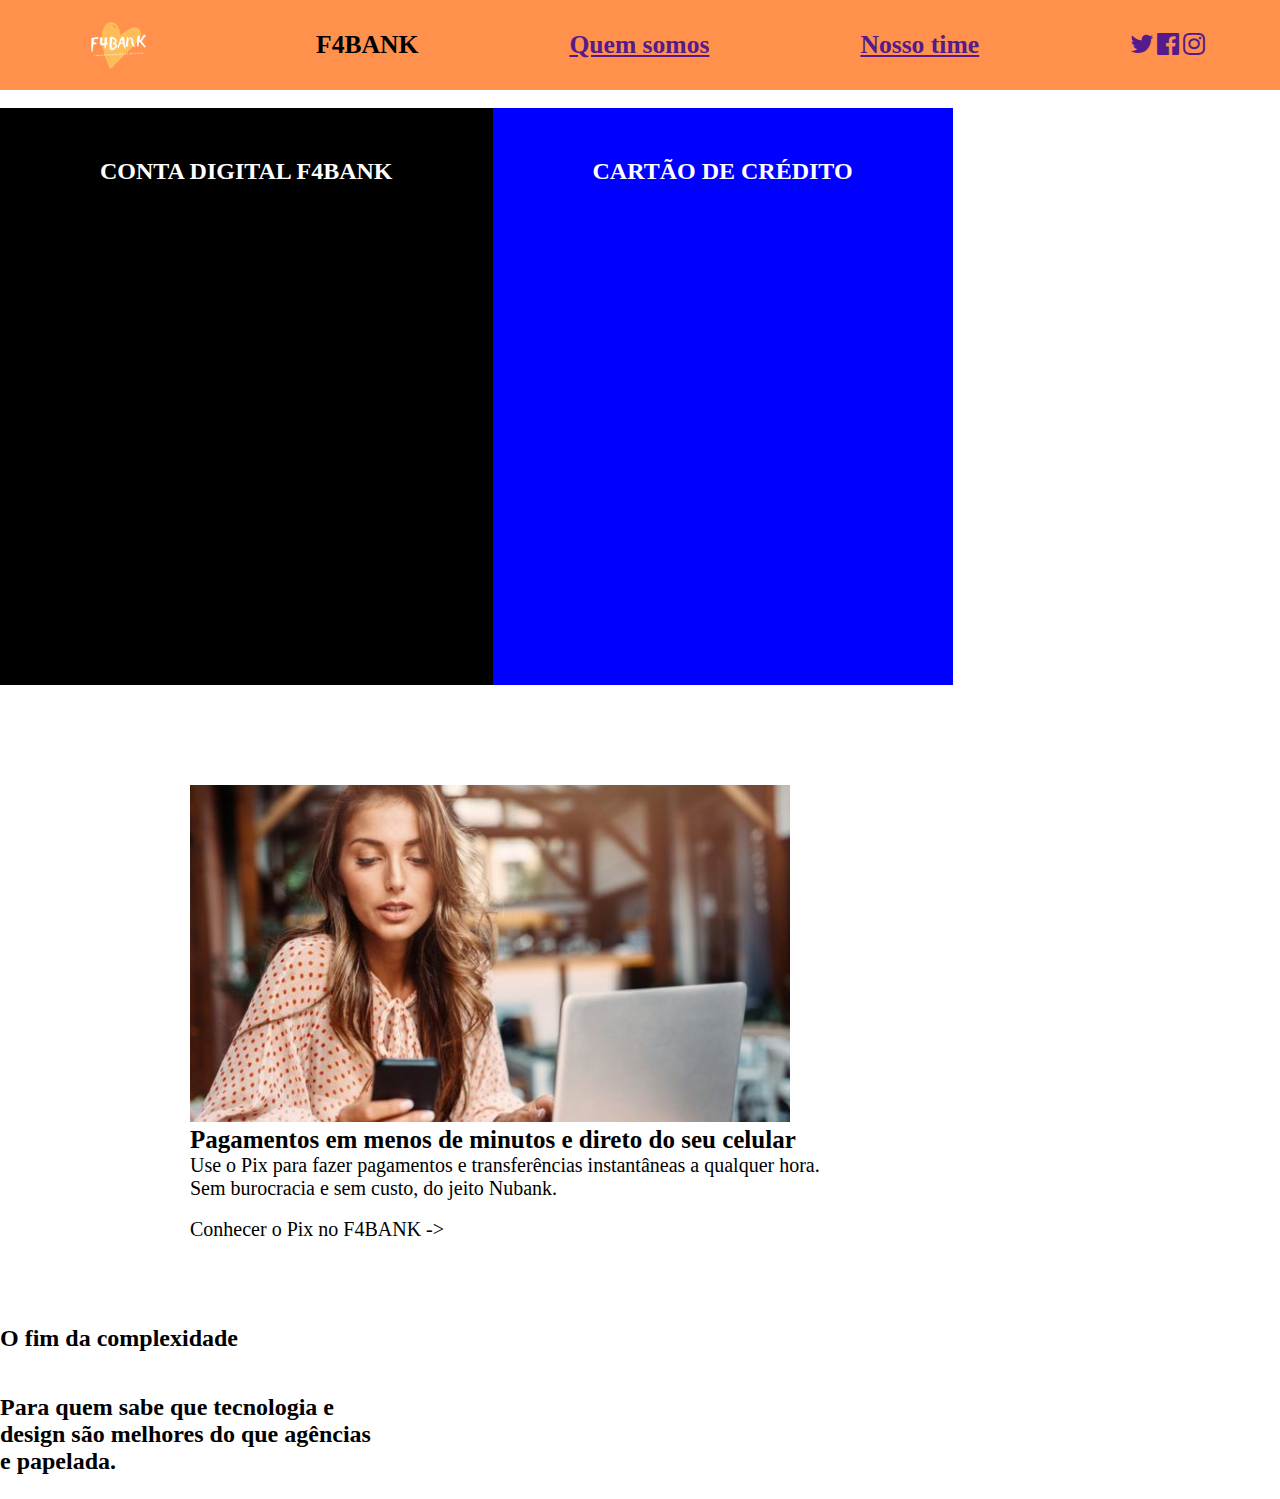
==== index.html @ 947e131d "adicionando parte da landingpage" ====
<!DOCTYPE html>
<html lang="PT-BR">
<head>
    <meta charset="UTF-8">
    <meta http-equiv="X-UA-Compatible" content="IE=edge">
    <meta name="viewport" content="width=device-width, initial-scale=1.0">
    <link rel="stylesheet" href="style.css">
    <link href="https://maxcdn.bootstrapcdn.com/font-awesome/4.4.0/css/font-awesome.min.css" rel="stylesheet">
    <title>f4bank</title>
</head>
<body>
    <header>
        <img src="./imagens/f4bank.png" alt="logo da f4bank">
        <h1>F4BANK</h1>
       <a href=""><h1>Quem somos</h1></a>
       <a href=""><h1>Nosso time</h1></a>
       
    <div> 
        <a href="" target="_blank"><i class="fa fa-twitter fa-2x" aria-hidden="true"></i></a>
        <a href=""><i class="fa fa-facebook-official fa-2x" aria-hidden="true"></i></a>
        <a href=""></a>
        <a href=""><i class="fa fa-instagram fa-2x" aria-hidden="true"></i></a>
    </div> 
    </header>

    <main>
        <div>
            <img src="https://www.foregon.com/blog/wp-content/uploads/2019/08/cartaocreditosemanuidade.jpeg" alt="">
        </div>

    <div class="container">
        <div class="cartão-session">
            <h2 id="conta">
               CONTA DIGITAL F4BANK
            </h2>
        </div>   
        <div>
            <h2 id="credito">
                CARTÃO DE CRÉDITO 
            </h2>
        </div> 
    </div>
        <div id="session-celular">
            <img src="./imagens/pessoamexendonocelular.jpg" alt="">
            <h2 id="pagamentos-celular">Pagamentos em menos de minutos e direto do seu celular</h2>
                <p>Use o Pix para fazer pagamentos e transferências instantâneas a qualquer hora. <br> Sem burocracia e sem custo, do jeito Nubank.</p>
                <br>
                <p>Conhecer o Pix no F4BANK -></p>
        </div>
    <div container-complexidade>
        <div class="complexidade">
            <img src="http://www.asomadetodosafetos.com/content/uploads/2017/10/era-voce-quando-viam-sorrindo-olhando-o-celular-e-nao-sabiam-o-porque.jpg" alt="">   
                <h2>O fim da complexidade</h2>
                <br>
                <h2>Para quem sabe que tecnologia e <br> design são melhores do que agências <br> e papelada.</h2>
        </div>
        <div>
         
        </div>
   </div>
        <nav>
        </nav>
        
    </main>

    <footer>

    </footer>
    
</body>
</html>
---- style.css ----
* {
    margin: 0px;
    padding: 0px;
    box-sizing: border-box;
}


/* HEADER */

header {
    background-color: #FF914D;
    font-size: 1vw;
    display: flex;
    align-items: center;
    justify-content: space-around;
}


header img { 
    width: 7vw;
}

/* MAIN  */

main img {
    width: 100vw;
}

.cartão-session {
    display: flex;
    justify-content: space-around;
}

.container {
    display: flex;
}

#conta {
    background-color: black;
    color: white;
    padding: 50px 100px 500px;
    display: flex;
}

#credito {
    background-color: blue;
    color: white;
    padding: 50px 100px 500px;
    display: flex;
}

#session-celular img {
    width: 600px;
    margin: 100px 190px 0px 190px;
    
}

#pagamentos-celular {
    font-size: 25px;
    margin-left: 190px;
    margin-top: 1;
}

p {
    color: black;
    margin-left: 190px;
    font-size: 20px;
}

.complexidade img {
    max-width: 100vw;
    max-height: 60vh;
    margin-top: 80px;
}

.complexidade>h2 {
    margin:0px 0px 24px;
}
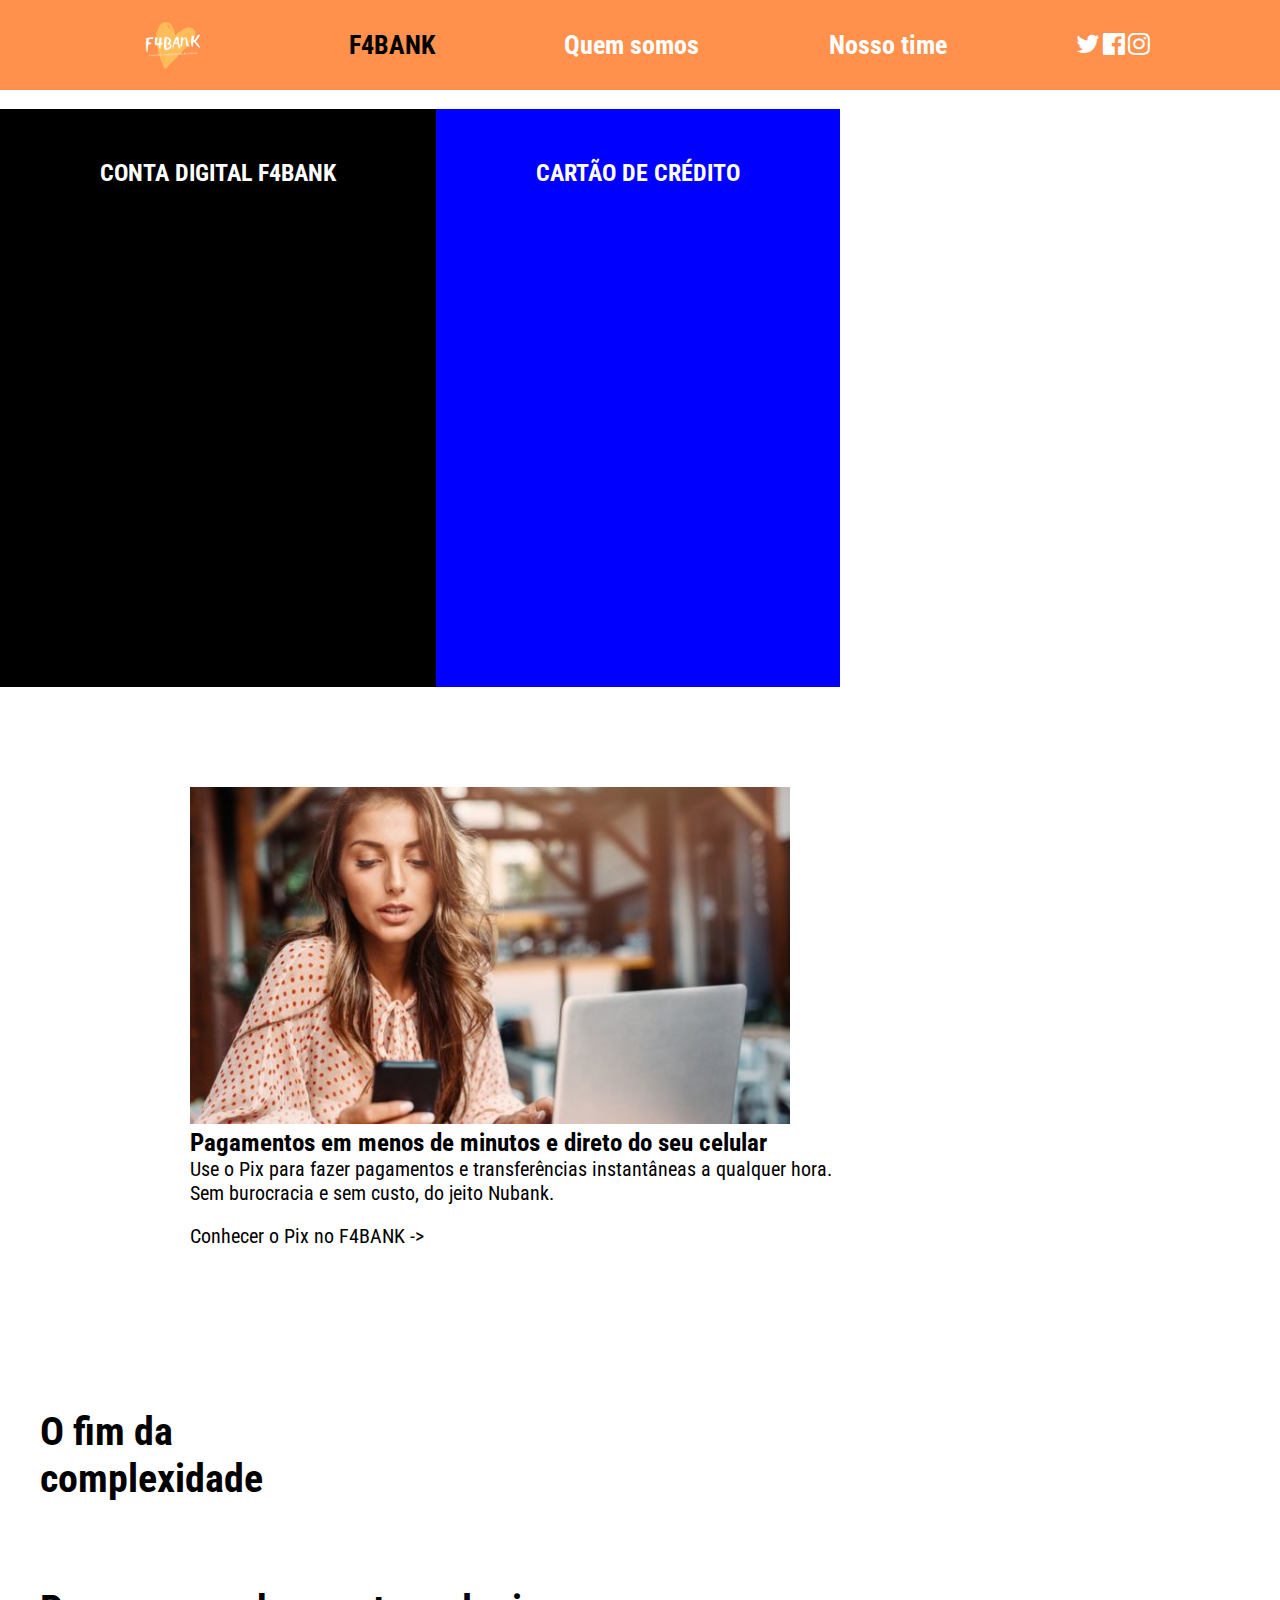
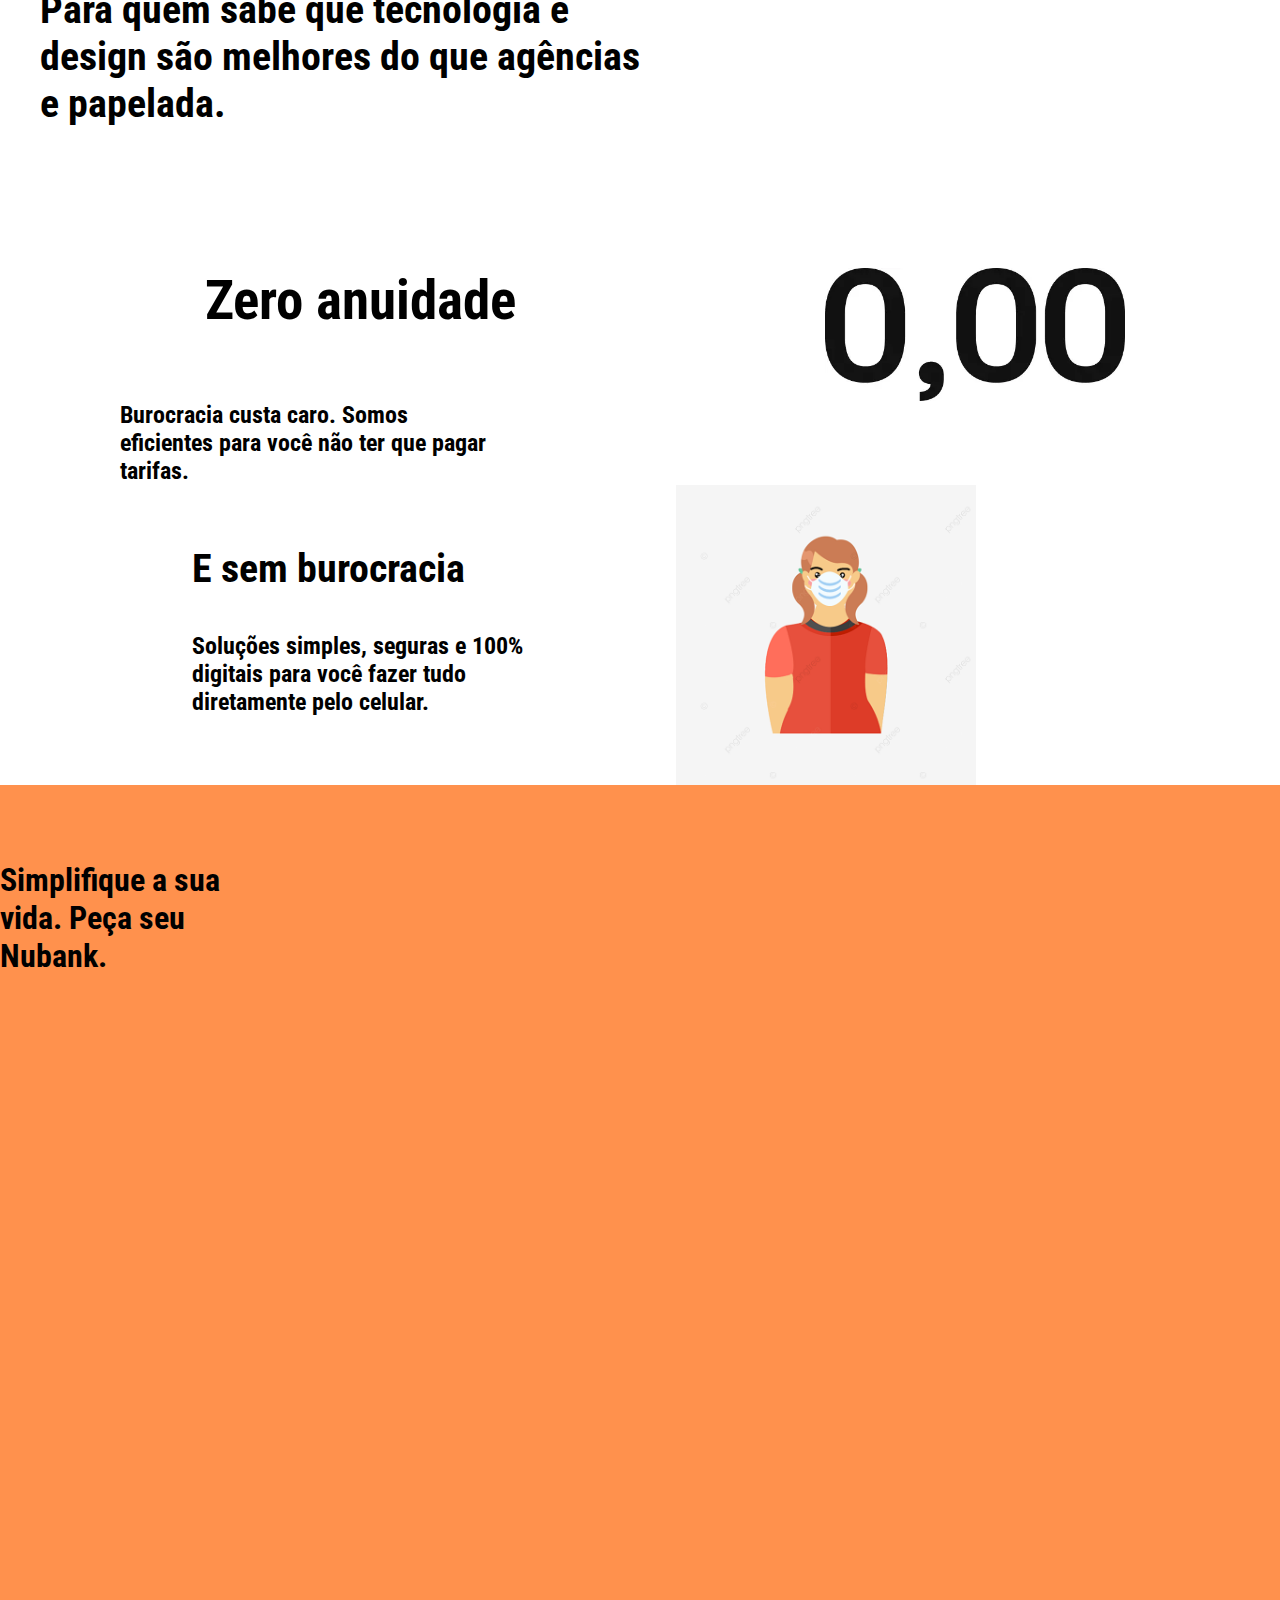
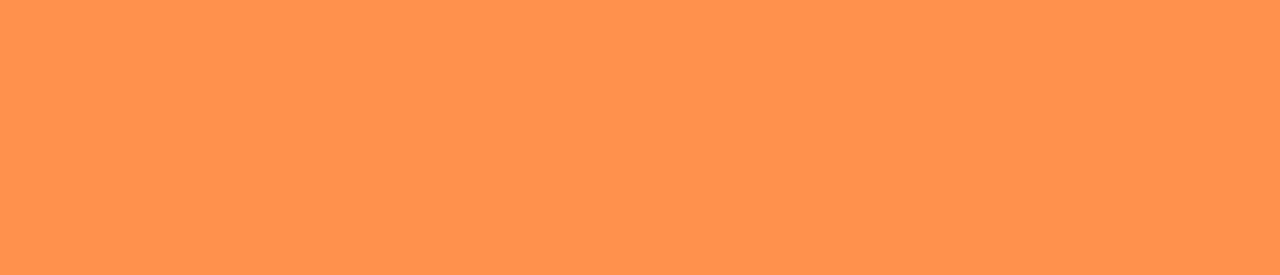
==== commit dd439226: "adicionando arquivos mergeados da branch de Bruno" ====
--- a/index.html
+++ b/index.html
@@ -1,5 +1,6 @@
 <!DOCTYPE html>
 <html lang="PT-BR">
+
 <head>
     <meta charset="UTF-8">
     <meta http-equiv="X-UA-Compatible" content="IE=edge">
@@ -8,19 +9,24 @@
     <link href="https://maxcdn.bootstrapcdn.com/font-awesome/4.4.0/css/font-awesome.min.css" rel="stylesheet">
     <title>f4bank</title>
 </head>
+
 <body>
     <header>
         <img src="./imagens/f4bank.png" alt="logo da f4bank">
         <h1>F4BANK</h1>
-       <a href=""><h1>Quem somos</h1></a>
-       <a href=""><h1>Nosso time</h1></a>
-       
-    <div> 
-        <a href="" target="_blank"><i class="fa fa-twitter fa-2x" aria-hidden="true"></i></a>
-        <a href=""><i class="fa fa-facebook-official fa-2x" aria-hidden="true"></i></a>
-        <a href=""></a>
-        <a href=""><i class="fa fa-instagram fa-2x" aria-hidden="true"></i></a>
-    </div> 
+        <a href="sobre-nos.html">
+            <h1 class="quem-somos">Quem somos</h1>
+        </a>
+        <a href="">
+            <h1 class="quem-somos">Nosso time</h1>
+        </a>
+
+        <div>
+            <a href="" target="_blank"><i class="fa fa-twitter fa-2x" aria-hidden="true"></i></a>
+            <a href=""><i class="fa fa-facebook-official fa-2x" aria-hidden="true"></i></a>
+            <a href=""></a>
+            <a href=""><i class="fa fa-instagram fa-2x" aria-hidden="true"></i></a>
+        </div>
     </header>
 
     <main>
@@ -28,44 +34,70 @@
             <img src="https://www.foregon.com/blog/wp-content/uploads/2019/08/cartaocreditosemanuidade.jpeg" alt="">
         </div>
 
-    <div class="container">
-        <div class="cartão-session">
-            <h2 id="conta">
-               CONTA DIGITAL F4BANK
-            </h2>
-        </div>   
-        <div>
-            <h2 id="credito">
-                CARTÃO DE CRÉDITO 
-            </h2>
-        </div> 
-    </div>
+        <div class="container">
+            <div class="cartão-session">
+                <h2 id="conta">
+                    CONTA DIGITAL F4BANK
+                </h2>
+            </div>
+            <div>
+                <h2 id="credito">
+                    CARTÃO DE CRÉDITO
+                </h2>
+            </div>
+        </div>
         <div id="session-celular">
             <img src="./imagens/pessoamexendonocelular.jpg" alt="">
             <h2 id="pagamentos-celular">Pagamentos em menos de minutos e direto do seu celular</h2>
-                <p>Use o Pix para fazer pagamentos e transferências instantâneas a qualquer hora. <br> Sem burocracia e sem custo, do jeito Nubank.</p>
-                <br>
-                <p>Conhecer o Pix no F4BANK -></p>
+            <p>Use o Pix para fazer pagamentos e transferências instantâneas a qualquer hora. <br> Sem burocracia e sem
+                custo, do jeito Nubank.</p>
+            <br>
+            <p>Conhecer o Pix no F4BANK -></p>
         </div>
-    <div container-complexidade>
-        <div class="complexidade">
-            <img src="http://www.asomadetodosafetos.com/content/uploads/2017/10/era-voce-quando-viam-sorrindo-olhando-o-celular-e-nao-sabiam-o-porque.jpg" alt="">   
-                <h2>O fim da complexidade</h2>
-                <br>
+        <div container-complexidade>
+            <div class="complexidade">
+                <!-- <img src="http://www.asomadetodosafetos.com/content/uploads/2017/10/era-voce-quando-viam-sorrindo-olhando-o-celular-e-nao-sabiam-o-porque.jpg" alt="">    -->
+                <h2>O fim da <br> complexidade</h2>
+
                 <h2>Para quem sabe que tecnologia e <br> design são melhores do que agências <br> e papelada.</h2>
+            </div>
         </div>
-        <div>
-         
+        <div class="anuidade">
+            <h1>Zero anuidade</h1>
+
+            <img src="./imagens/46256189f4a5905d64a0235d16a6ebcc-notaxes@1x.jpg.webp" alt="">
         </div>
-   </div>
-        <nav>
-        </nav>
-        
+        <div id="anuidade-h2">
+            <h2>Burocracia custa caro. Somos <br> eficientes para você não ter que pagar <br> tarifas.</h2>
+        </div>
+
+
+        <div class="container-burocracia">
+            <div class="burocracia">
+                <h1 id="burocracia-h1">E sem burocracia</h1>
+                <h2>Soluções simples, seguras e 100% <br> digitais para você fazer tudo <br> diretamente pelo celular.
+                </h2>
+
+
+            </div>
+            <img id="burocracia-img" src="./imagens/pngtree-characters-in-orange-wear-masks-png-image_2183715.jpg"
+                alt="">
+            <div>
+            </div>
+        </div>
+
     </main>
 
     <footer>
+        <div> <br> <br> <br> <br>
+            <h1 id="footer">
+            Simplifique a sua <br>
+            vida. Peça seu  <br>
+            Nubank. <br>
+            </h1>
+        </div>
+    </footer>
 
-    </footer>
-    
 </body>
+
 </html>--- a/style.css
+++ b/style.css
@@ -1,3 +1,9 @@
+@import url('https://fonts.googleapis.com/css2?family=Roboto+Condensed:ital,wght@1,300&display=swap');
+
+body {
+    font-family: 'Roboto Condensed', sans-serif;
+}
+
 * {
     margin: 0px;
     padding: 0px;
@@ -12,7 +18,12 @@
     font-size: 1vw;
     display: flex;
     align-items: center;
-    justify-content: space-around;
+    justify-content: space-evenly;
+}
+
+a { 
+    text-decoration: none;
+    color: white;    
 }
 
 
@@ -67,12 +78,79 @@
     font-size: 20px;
 }
 
-.complexidade img {
+/* .complexidade img {
     max-width: 100vw;
     max-height: 60vh;
     margin-top: 80px;
+} */
+
+.complexidade {
+    margin-top: 100px;
+    background-image: url(http://www.asomadetodosafetos.com/content/uploads/2017/10/era-voce-quando-viam-sorrindo-olhando-o-celular-e-nao-sabiam-o-porque.jpg);
+    max-width: 100vw;
+    height: 450px;
 }
 
 .complexidade>h2 {
     margin:0px 0px 24px;
+    padding-top: 60px;
+    font-size: 40px;
+    width: 800px;
+    margin-left: 40px;
+}
+
+.anuidade {
+    margin-top: 70px;
+    display: flex;
+    justify-content: space-around;
+}
+
+.anuidade>h1 {
+    font-size: 55px;
+    margin-left: 50px;
+    margin-bottom: 40px;
+}
+
+
+
+.anuidade>img {
+    width: 300px;
+    ali
+}
+
+#anuidade-h2 {
+    margin-left: 120px;
+}
+
+
+#burocracia-img {
+    width: 300px
+}
+
+.burocracia>h2 {
+    margin-left: 40px;
+}
+
+#burocracia-h1 {
+    font-size: 40px;
+    margin-top: 20px;
+    padding: 40px;
+    
+}
+
+.container-burocracia {
+    display: flex;
+    justify-content: space-evenly;
+}
+
+/* FOOTER */
+
+footer {
+    background-color: #FF914D;
+    padding-bottom: 100vh;
+    width: 100vw;
+}
+
+#footer {
+   
 }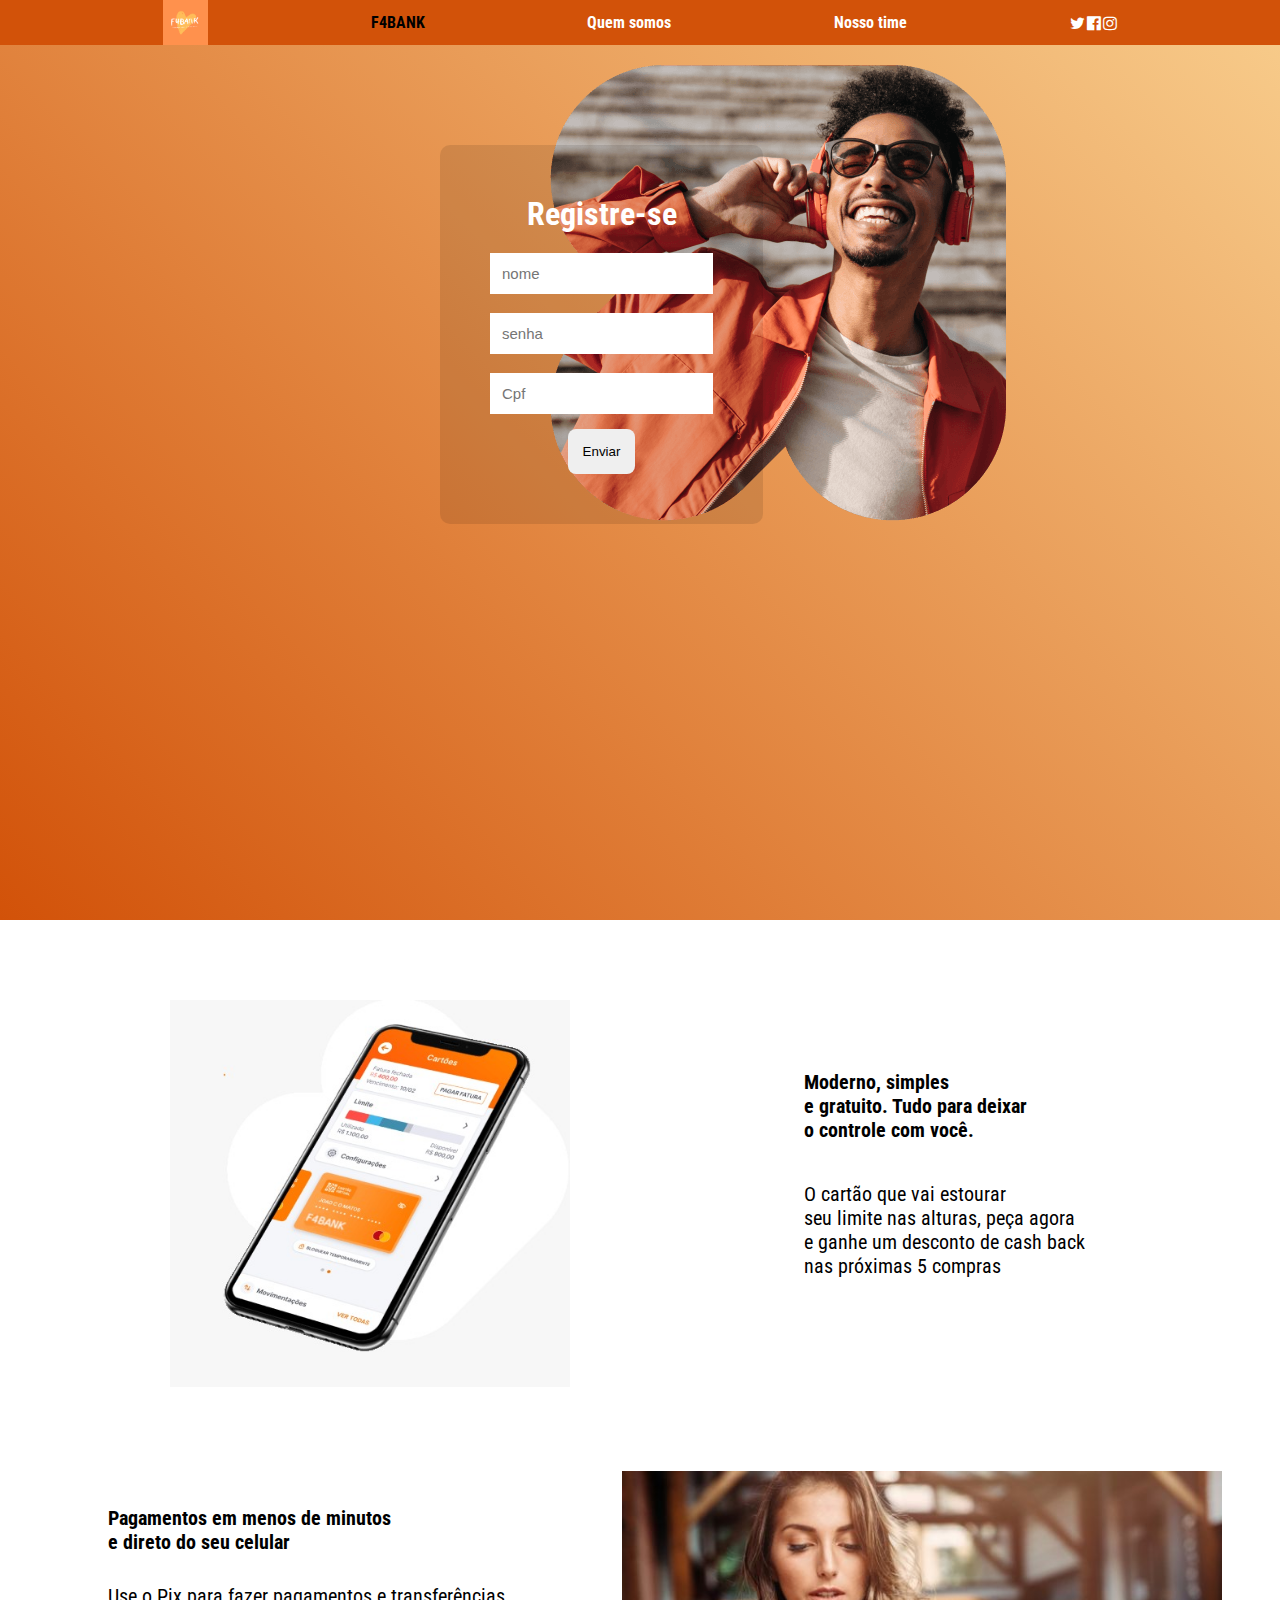
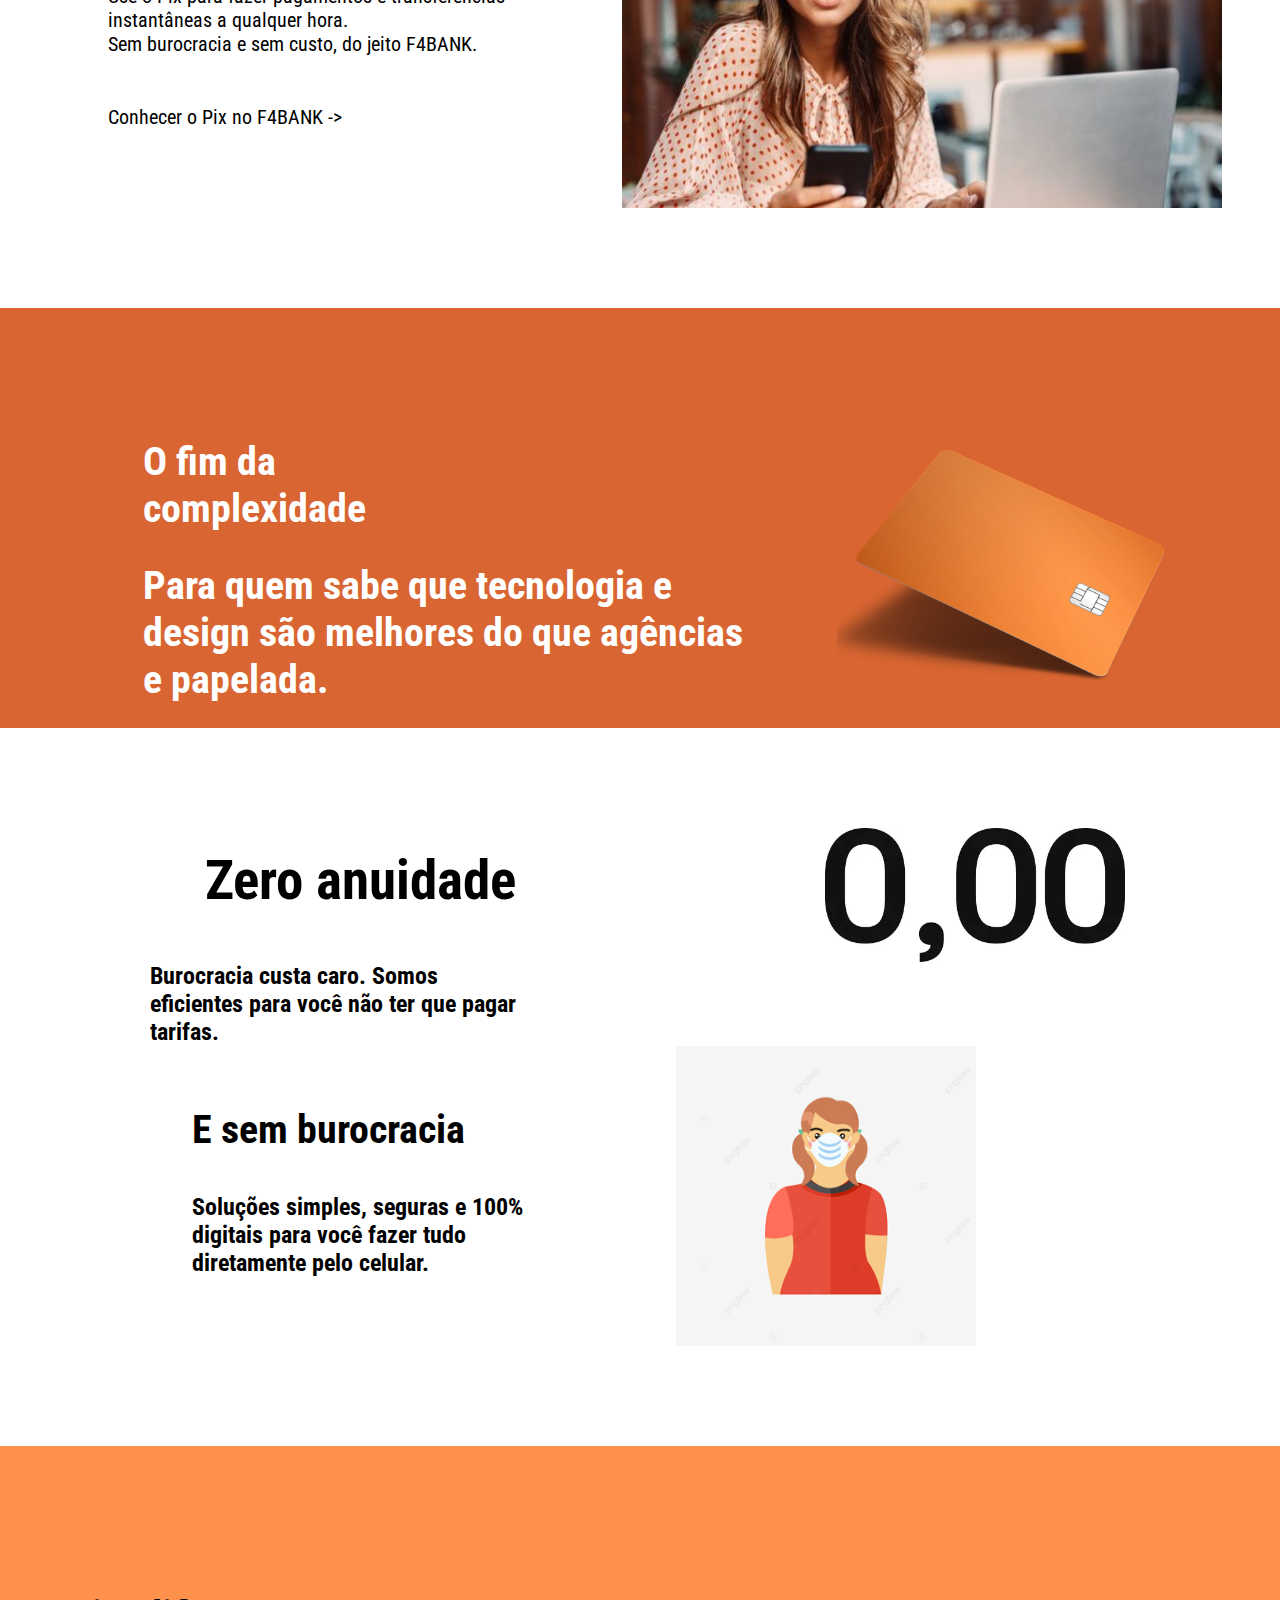
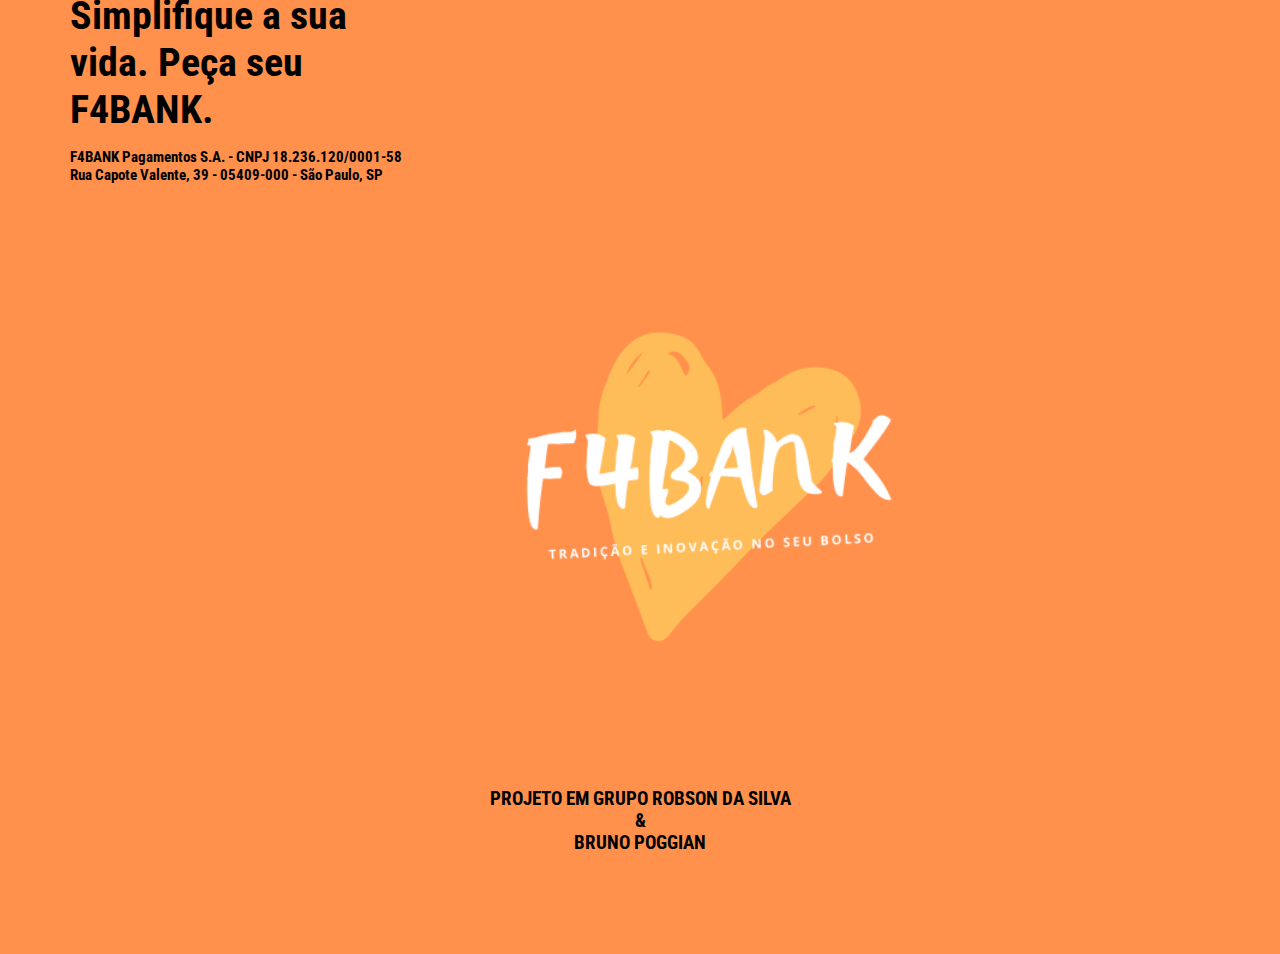
==== commit 1bd53944: "iniciando responsividade da pág" ====
--- a/index.html
+++ b/index.html
@@ -14,10 +14,10 @@
     <header>
         <img src="./imagens/f4bank.png" alt="logo da f4bank">
         <h1>F4BANK</h1>
-        <a href="sobre-nos.html">
+        <a href="sobre-nos.html" target="_blank">
             <h1 class="quem-somos">Quem somos</h1>
         </a>
-        <a href="">
+        <a href="nossaequipe.html" target="_blank">
             <h1 class="quem-somos">Nosso time</h1>
         </a>
 
@@ -30,36 +30,71 @@
     </header>
 
     <main>
-        <div>
-            <img src="https://www.foregon.com/blog/wp-content/uploads/2019/08/cartaocreditosemanuidade.jpeg" alt="">
+        <div class="primeira-foto">
+
+            <div id="celular-inicio">
+                <!-- <img src="./imagens/celularxinter.png" alt=""> -->
+                <img src="./imagens/homeletra.png" alt="">
+            </div>
+            <!-- <div id="menina-v">
+                <img src="./imagens/menina.png" alt="">
+            </div> -->
+            <div class="container-entrar">
+                <h1>Registre-se</h1>
+                <input type="text" placeholder="nome"> <br> <br>
+                <input type="password" placeholder="senha"> <br> <br>
+                <input id="cpf" type="text" placeholder="Cpf">
+                <button>Enviar</button>
+            </div>
+            <!-- <img src="https://www.foregon.com/blog/wp-content/uploads/2019/08/cartaocreditosemanuidade.jpeg" alt=""> -->
         </div>
 
         <div class="container">
             <div class="cartão-session">
-                <h2 id="conta">
-                    CONTA DIGITAL F4BANK
-                </h2>
+                <!-- <h2 id="conta"
+                </h2> -->
+                <!-- <img class="colaboradores segunda-foto" src="./imagens/estagiario.jpg" alt="">
+                <h2>Bruno Poggian</h2> -->
+                <img id="celular" src="./imagens/celular4bank.jpeg" alt="">
+
             </div>
-            <div>
-                <h2 id="credito">
+            <div id="sobre-cartao">
+                <h1>Moderno, simples <br>
+                    e gratuito. Tudo para deixar <br>
+                    o controle com você.</h1>
+                <p id="p-do-celular">O cartão que vai estourar <br> seu limite nas alturas, peça agora <br> e ganhe um
+                    desconto de cash back <br> nas próximas 5 compras</p>
+                <!-- <h2 id="credito">
                     CARTÃO DE CRÉDITO
-                </h2>
+                </h2> -->
+                <!-- <img class="colaboradores primeira-foto" src="./imagens/pp.jpeg" alt="">
+                <h2>Robson Da Silva</h2> -->
             </div>
         </div>
-        <div id="session-celular">
-            <img src="./imagens/pessoamexendonocelular.jpg" alt="">
-            <h2 id="pagamentos-celular">Pagamentos em menos de minutos e direto do seu celular</h2>
-            <p>Use o Pix para fazer pagamentos e transferências instantâneas a qualquer hora. <br> Sem burocracia e sem
-                custo, do jeito Nubank.</p>
+    <div id="session-celular">
+        <div>
+              <h2 id="pagamentos-celular">Pagamentos em menos de minutos <br> e direto do seu celular</h2>
+            <p id="p-session-celular">Use o Pix para fazer pagamentos e transferências  <br> instantâneas a qualquer hora. <br> Sem burocracia e sem
+                custo, do jeito F4BANK.</p>
             <br>
-            <p>Conhecer o Pix no F4BANK -></p>
+            <p id="p-session-celular">Conhecer o Pix no F4BANK -></p>
+            
+        </div>  
+        
+        <div>
+          <img src="./imagens/pessoamexendonocelular.jpg" alt="">
         </div>
-        <div container-complexidade>
+    </div>
+        <div class="container-complexidade">
             <div class="complexidade">
                 <!-- <img src="http://www.asomadetodosafetos.com/content/uploads/2017/10/era-voce-quando-viam-sorrindo-olhando-o-celular-e-nao-sabiam-o-porque.jpg" alt="">    -->
                 <h2>O fim da <br> complexidade</h2>
 
                 <h2>Para quem sabe que tecnologia e <br> design são melhores do que agências <br> e papelada.</h2>
+          
+            </div>
+            <div id="">
+                <img id="cartao-laranja"src="./imagens/cartãolaranja.png" alt="">
             </div>
         </div>
         <div class="anuidade">
@@ -68,7 +103,7 @@
             <img src="./imagens/46256189f4a5905d64a0235d16a6ebcc-notaxes@1x.jpg.webp" alt="">
         </div>
         <div id="anuidade-h2">
-            <h2>Burocracia custa caro. Somos <br> eficientes para você não ter que pagar <br> tarifas.</h2>
+            <h2 id="burocracia-id">Burocracia custa caro. Somos <br> eficientes para você não ter que pagar <br> tarifas.</h2>
         </div>
 
 
@@ -91,10 +126,22 @@
     <footer>
         <div> <br> <br> <br> <br>
             <h1 id="footer">
-            Simplifique a sua <br>
-            vida. Peça seu  <br>
-            Nubank. <br>
+                Simplifique a sua <br>
+                vida. Peça seu <br>
+                F4BANK. <br>
             </h1>
+
+            <h2 id="footer-h2">
+                F4BANK Pagamentos S.A. - CNPJ 18.236.120/0001-58 <br>
+
+                Rua Capote Valente, 39 - 05409-000 - São Paulo, SP
+            </h2>
+            <img id="logo-f4bank" src="./imagens/f4bank.png" alt="">
+            <!-- <img id="mastercard-logo" src="./imagens/mastercard.png" alt=""> -->
+            <h3>PROJETO EM GRUPO ROBSON DA SILVA
+                <br>&
+                <br>BRUNO POGGIAN
+            </h3>
         </div>
     </footer>
 
--- a/style.css
+++ b/style.css
@@ -14,8 +14,8 @@
 /* HEADER */
 
 header {
-    background-color: #FF914D;
-    font-size: 1vw;
+    background-color: #D25209;
+    font-size: 8px;
     display: flex;
     align-items: center;
     justify-content: space-evenly;
@@ -28,48 +28,135 @@
 
 
 header img { 
-    width: 7vw;
+    width: 45px;
 }
 
 /* MAIN  */
 
-main img {
+.colaboradores {
+    border-radius: 100%;
+    width: 200px;
+    height: 200px;
+}
+
+/* main img {
     width: 100vw;
-}
-
-.cartão-session {
-    display: flex;
-    justify-content: space-around;
+} */
+
+.primeira-foto {
+    padding-bottom: 95vh;
+    background-repeat: no-repeat;
+    background-image: linear-gradient(45deg, #d25209, #F7CA89);
+}
+
+#celular-inicio {
+   height: 1px;
+   padding-top: 20px;
+   margin-left: 550px;
+}
+
+.container-entrar {
+    text-align: center;
+    background-color: rgba(0, 0, 0, 0.1);
+    position: absolute;
+    margin: 80px 440px;
+    padding: 50px;
+    border-radius: 10px;
+    color: white;
+}
+
+.container-entrar>h1 {
+    margin-bottom: 20px;
+}
+
+input {
+    padding: 12px;
+    border: none;
+    outline: none;
+    font-size: 15px
+}
+
+#cpf {
+    display: flex;
+    flex-direction: column;
+}
+
+button {
+    border: none;
+    padding: 15px;
+    margin-top: 15px;
+    border-radius: 8px;
+}
+
+a:hover {
+    cursor: pointer;
+    color: #FD6008;
+}
+
+button:hover {
+    cursor: pointer;
+    background-color: #FD6008;
+}
+
+#celular {
+    width: 400px;
+    margin-top: 80px;
+    margin-left: 35px;
 }
 
 .container {
     display: flex;
 }
 
-#conta {
-    background-color: black;
-    color: white;
-    padding: 50px 100px 500px;
-    display: flex;
-}
-
-#credito {
-    background-color: blue;
-    color: white;
-    padding: 50px 100px 500px;
-    display: flex;
-}
+#sobre-cartao {
+    font-size: 10px;
+    max-width: 100vw;
+    margin-left: 100px;
+    margin-top: 150px;
+}
+
+#p-do-celular {
+    margin-top: 40px;
+    margin-left: 0px;
+    margin-right: 60px;
+}
+
+.container {
+    display: flex;
+    max-width: 100vw;
+    justify-content: center;
+    justify-content: space-evenly;
+}
+
 
 #session-celular img {
     width: 600px;
-    margin: 100px 190px 0px 190px;
-    
-}
-
-#pagamentos-celular {
-    font-size: 25px;
-    margin-left: 190px;
-    margin-top: 1;
+    margin-top: 80px;
+    display: flex; 
+    max-width: 50vw;  
+}
+
+#session-celular>div>h2 {
+    font-size: 20px;
+    margin-left: 50px;
+    margin-top: 115px;
+}
+
+#p-session-celular {
+    color: black;
+    margin-left: 50px;
+    margin-top: 30px;
+}
+
+#session-celular {
+    display: flex;
+    justify-content: space-around;
+}
+
+#session-celular {
+    width: 0px;
+    display: flex;
+    width: 100vw;
 }
 
 p {
@@ -78,44 +165,53 @@
     font-size: 20px;
 }
 
-/* .complexidade img {
-    max-width: 100vw;
-    max-height: 60vh;
-    margin-top: 80px;
-} */
+.container-complexidade {
+    display: flex;
+    max-width: 100vw;
+    background-color: #D96632;
+    margin-top: 100px;
+    justify-content: space-evenly;    
+}
 
 .complexidade {
     margin-top: 100px;
-    background-image: url(http://www.asomadetodosafetos.com/content/uploads/2017/10/era-voce-quando-viam-sorrindo-olhando-o-celular-e-nao-sabiam-o-porque.jpg);
-    max-width: 100vw;
-    height: 450px;
+    background-color: #D96632;
 }
 
 .complexidade>h2 {
-    margin:0px 0px 24px;
-    padding-top: 60px;
+    padding-top: 30px;
     font-size: 40px;
-    width: 800px;
-    margin-left: 40px;
+    margin-left: 50px;
+    color: white;
+}
+
+
+#cartao-laranja {
+width: 350px;
+height: 320px;
+margin-top: 100px;
+background-color: #D96632;
+display: flex;
 }
 
 .anuidade {
-    margin-top: 70px;
+    margin-top: 100px;
     display: flex;
     justify-content: space-around;
+    margin-bottom: 0px;
 }
 
 .anuidade>h1 {
     font-size: 55px;
     margin-left: 50px;
     margin-bottom: 40px;
+    margin-top: 20px;
 }
 
 
 
 .anuidade>img {
     width: 300px;
-    ali
 }
 
 #anuidade-h2 {
@@ -125,6 +221,10 @@
 
 #burocracia-img {
     width: 300px
+}
+
+#burocracia-id {
+    margin-left: 30px;
 }
 
 .burocracia>h2 {
@@ -135,7 +235,6 @@
     font-size: 40px;
     margin-top: 20px;
     padding: 40px;
-    
 }
 
 .container-burocracia {
@@ -149,8 +248,66 @@
     background-color: #FF914D;
     padding-bottom: 100vh;
     width: 100vw;
+    padding: 70px;
+    padding-bottom: 0px;
+    margin-top: 100px; 
+    max-width: 100vw;
 }
 
 #footer {
-   
-}+    font-size: 40px;
+}
+
+#footer-h2 {
+    font-size: 15px;
+    margin-top: 15px;
+}
+
+/* #cartao-laranja {
+    margin-left: 350px;
+    margin-bottom: 50px;
+    max-width: 100vw;
+} */
+
+
+div>h3 {
+    text-align: center;
+    padding-bottom: 100px;
+}
+
+#logo-f4bank {
+    width: 600px;
+    margin-left: 350px;
+    max-width: 100vw;
+}
+
+/* _______________________________________________________________________________ */
+
+/* MEDIA DEVICES */
+
+@media screen and (min-device-width : 320px) and (max-device-width : 480px) {
+    .container-entrar {
+        text-align: center;
+        background-color: rgba(0, 0, 0, 0.1);
+        /* position: absolute; */
+        /* margin: 80px 440px; */
+        padding: 50px;
+        border-radius: 20px;
+        color: white;
+        margin-left: 25px;
+    }
+
+    input {
+        padding: px;
+        border-radius: 8px;
+        outline: none;
+        font-size: 15px
+    }
+
+    #celular {
+        width: 150px;
+        margin-top: 80px;
+        margin-left: 35px;
+    }
+    
+}
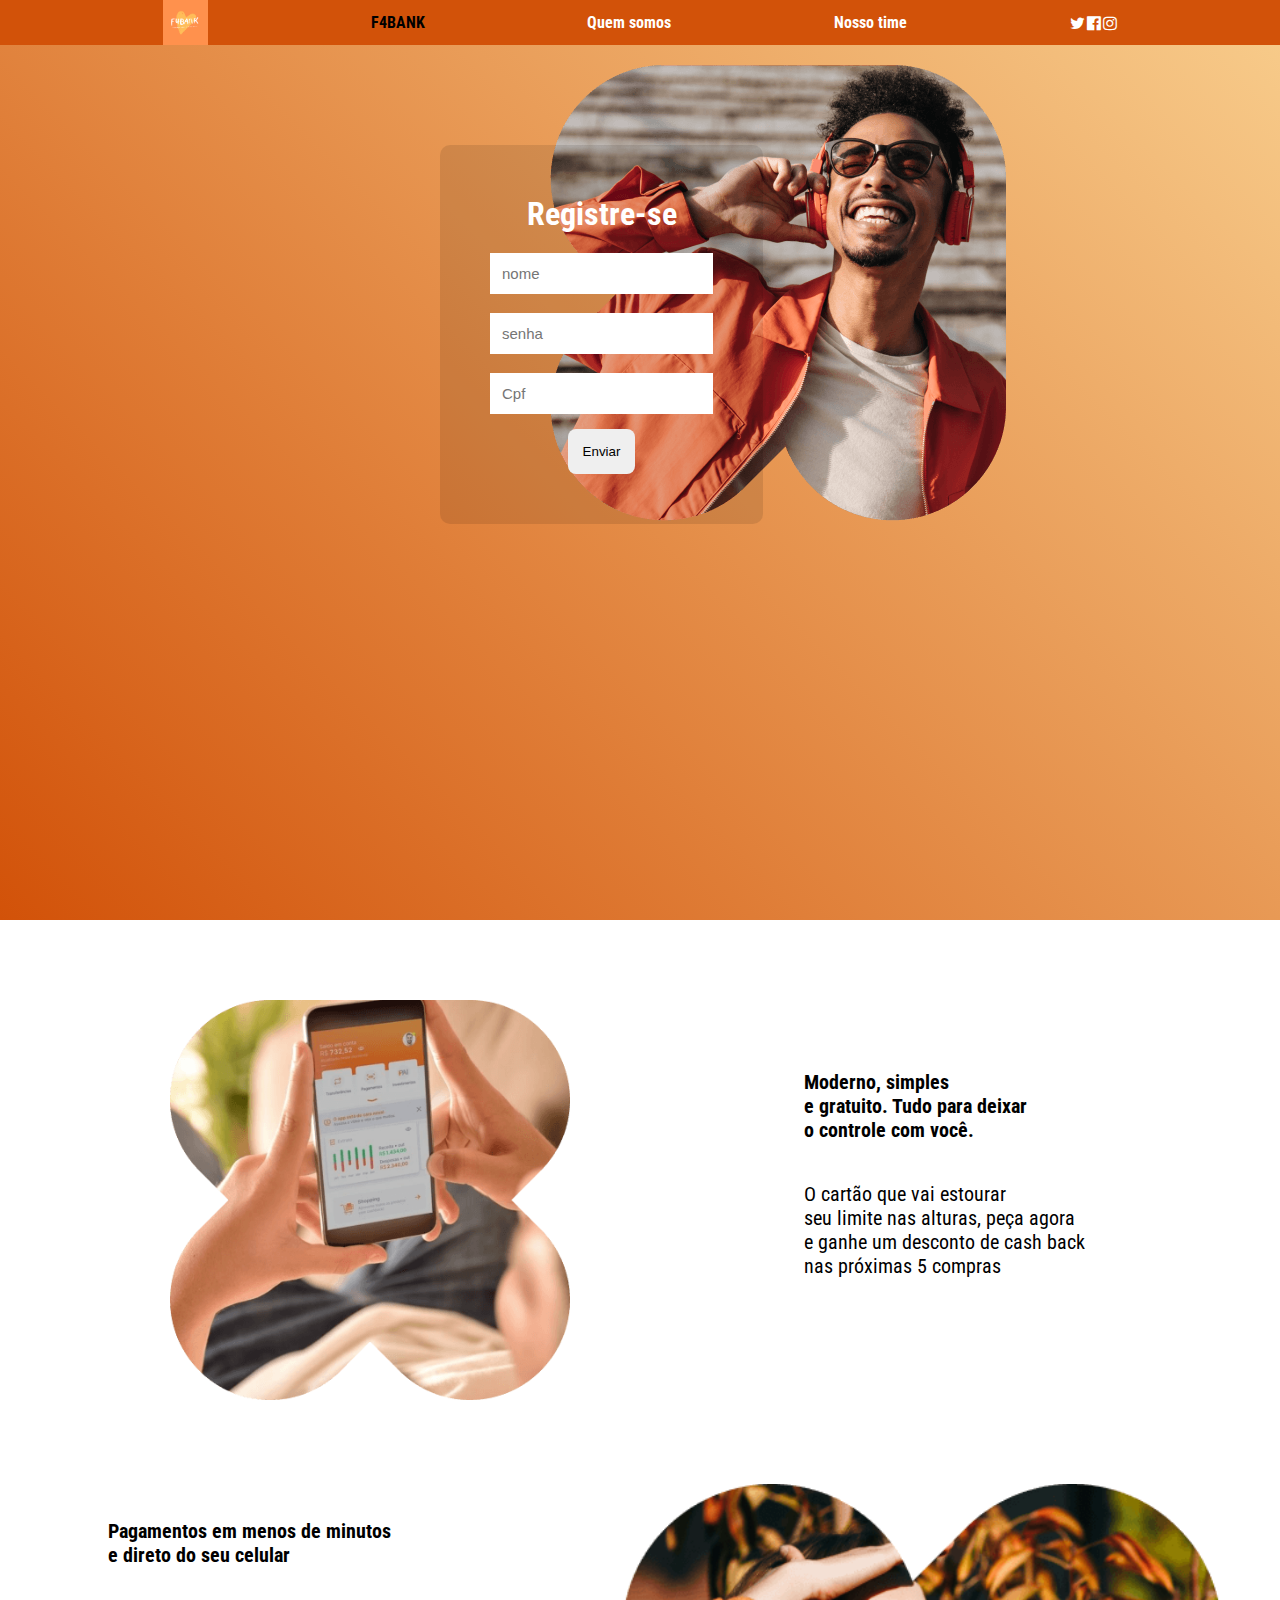
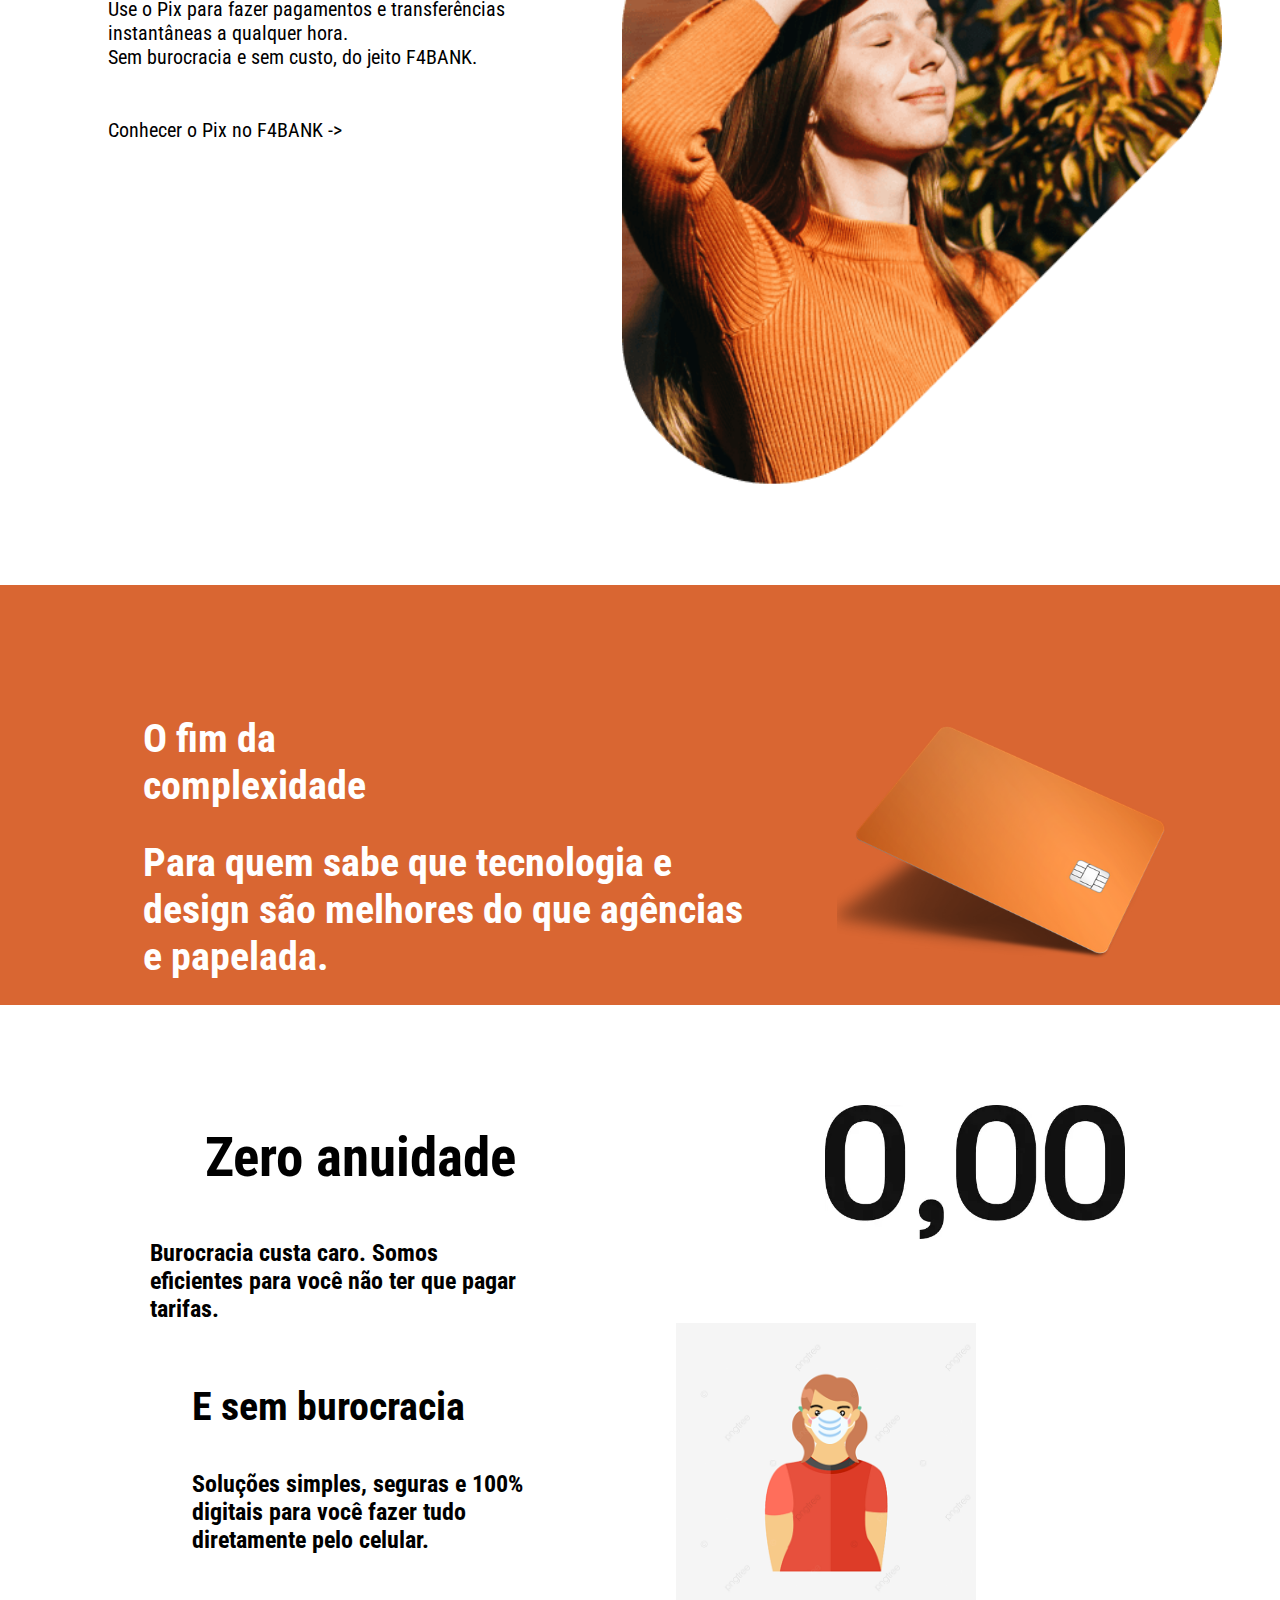
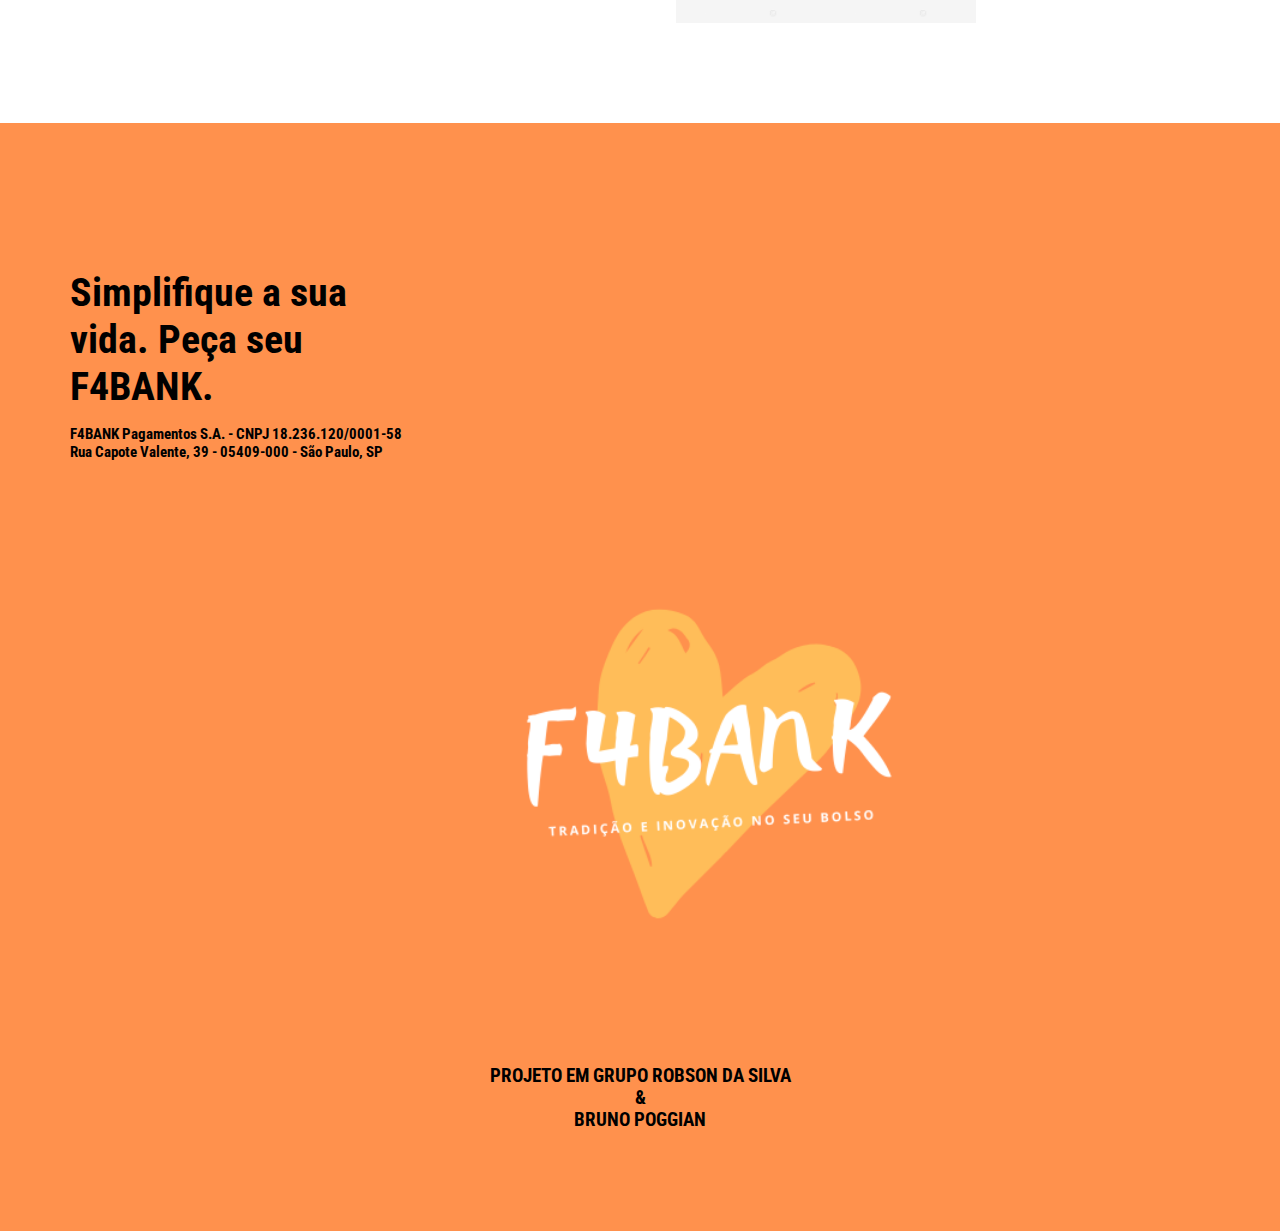
==== commit 99add3cf: "Adicionando responsividade a sessão cartão" ====
--- a/index.html
+++ b/index.html
@@ -55,7 +55,7 @@
                 </h2> -->
                 <!-- <img class="colaboradores segunda-foto" src="./imagens/estagiario.jpg" alt="">
                 <h2>Bruno Poggian</h2> -->
-                <img id="celular" src="./imagens/celular4bank.jpeg" alt="">
+                <img id="celular" src="./imagens/antecipe-pelo-app.png" alt="">
 
             </div>
             <div id="sobre-cartao">
@@ -82,7 +82,7 @@
         </div>  
         
         <div>
-          <img src="./imagens/pessoamexendonocelular.jpg" alt="">
+          <img src="./imagens/mais-que-um-banco-somos-inter.png" alt="">
         </div>
     </div>
         <div class="container-complexidade">
--- a/style.css
+++ b/style.css
@@ -286,15 +286,22 @@
 /* MEDIA DEVICES */
 
 @media screen and (min-device-width : 320px) and (max-device-width : 480px) {
+    
+    .primeira-foto {
+        padding-bottom: 80vh;
+        background-repeat: no-repeat;
+        background-image: linear-gradient(45deg, #d25209, #F7CA89);
+    }
+    
     .container-entrar {
         text-align: center;
         background-color: rgba(0, 0, 0, 0.1);
-        /* position: absolute; */
-        /* margin: 80px 440px; */
-        padding: 50px;
+        padding: 20px;
         border-radius: 20px;
+        margin-left: 60px;
         color: white;
-        margin-left: 25px;
+        /* margin-left: 48px; */
+
     }
 
     input {
@@ -305,9 +312,93 @@
     }
 
     #celular {
-        width: 150px;
-        margin-top: 80px;
-        margin-left: 35px;
-    }
-    
-}
+        width: 130px;
+        margin-top:85px;
+        margin-left: 20px;
+    }
+
+    /* .container {
+        display: flex;
+        max-width: 100vw;
+        justify-content: center;
+        justify-content: space-evenly;
+    } */
+
+    #sobre-cartao {
+        font-size: 8px;
+        max-width: 100vw;
+        margin-left: 12px;
+        margin-top: 90px;
+    }
+    
+    #p-do-celular {
+        font-size: 10px;
+        margin-top: 10px;
+        margin-left: 0px;
+        margin-right: 60px;
+    }
+
+    #session-celular img {
+        width: 130px;
+        margin-top: 85px;
+        display: flex; 
+        max-width: 50vw;  
+    }
+    
+    #session-celular>div>h2 {
+        font-size: 14px;
+        margin-left: 25px;
+        margin-top: 100px;
+    }
+    
+    #p-session-celular {
+        color: black;
+        margin-left: 25px;
+        margin-top: 10px;
+        font-size: 10px;
+    }
+    
+    #session-celular {
+        display: flex;
+        justify-content: space-around;
+    }
+    
+    #session-celular {
+        width: 0px;
+        display: flex;
+        width: 100vw;
+    }
+
+    .container-complexidade {
+        display: flex;
+        max-width: 100vw;
+        background-color: #D96632;
+        margin-top: 100px;
+        justify-content: space-evenly;    
+    }
+
+    .complexidade {
+        margin-top: 100px;
+        background-color: #D96632;
+    }
+
+    .complexidade>h2 {
+        font-size: 100px;
+        padding-top: 30px;
+        font-size: 8px;
+        margin-left: 50px;
+        color: white;
+}
+
+#cartao-laranja {
+    width: 130px;
+    height: 130px;
+    margin-top: 100px;
+    background-color: #D96632;
+    display: flex;
+    }
+
+}
+    
+    
+
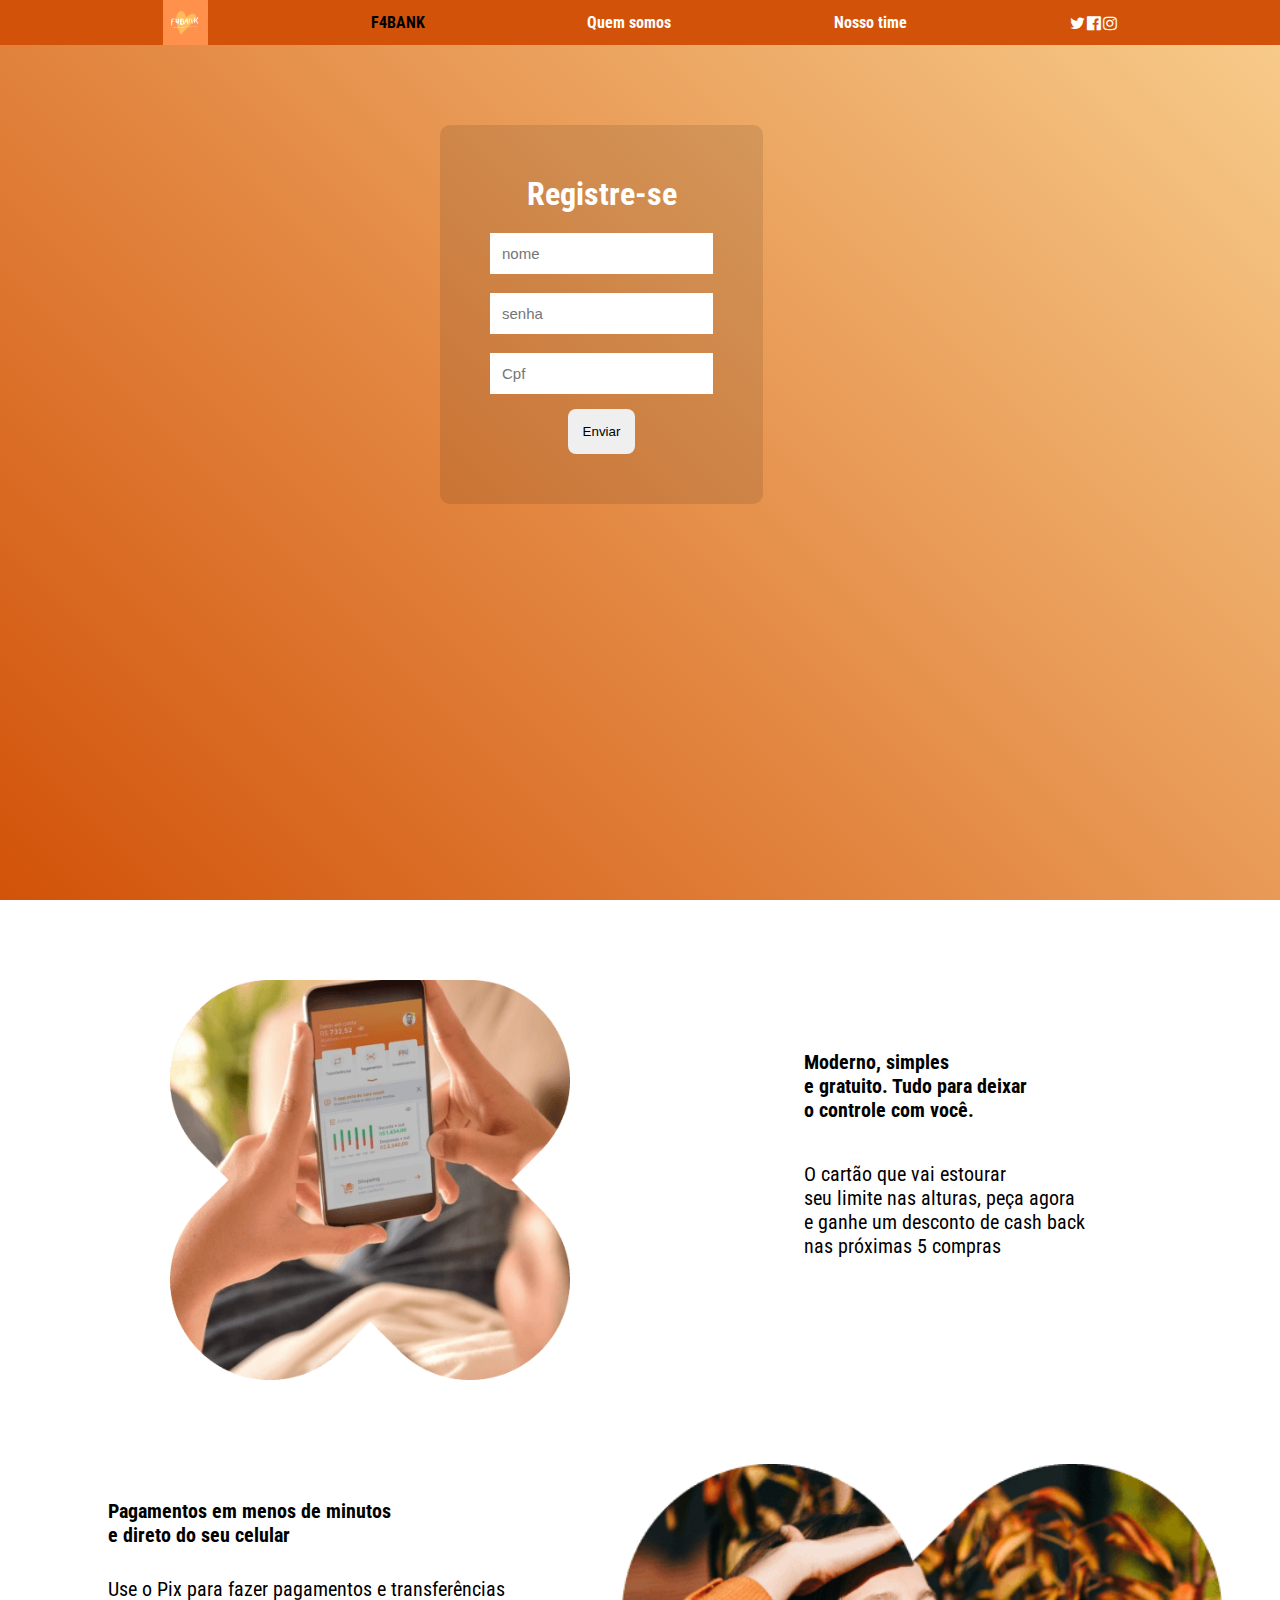
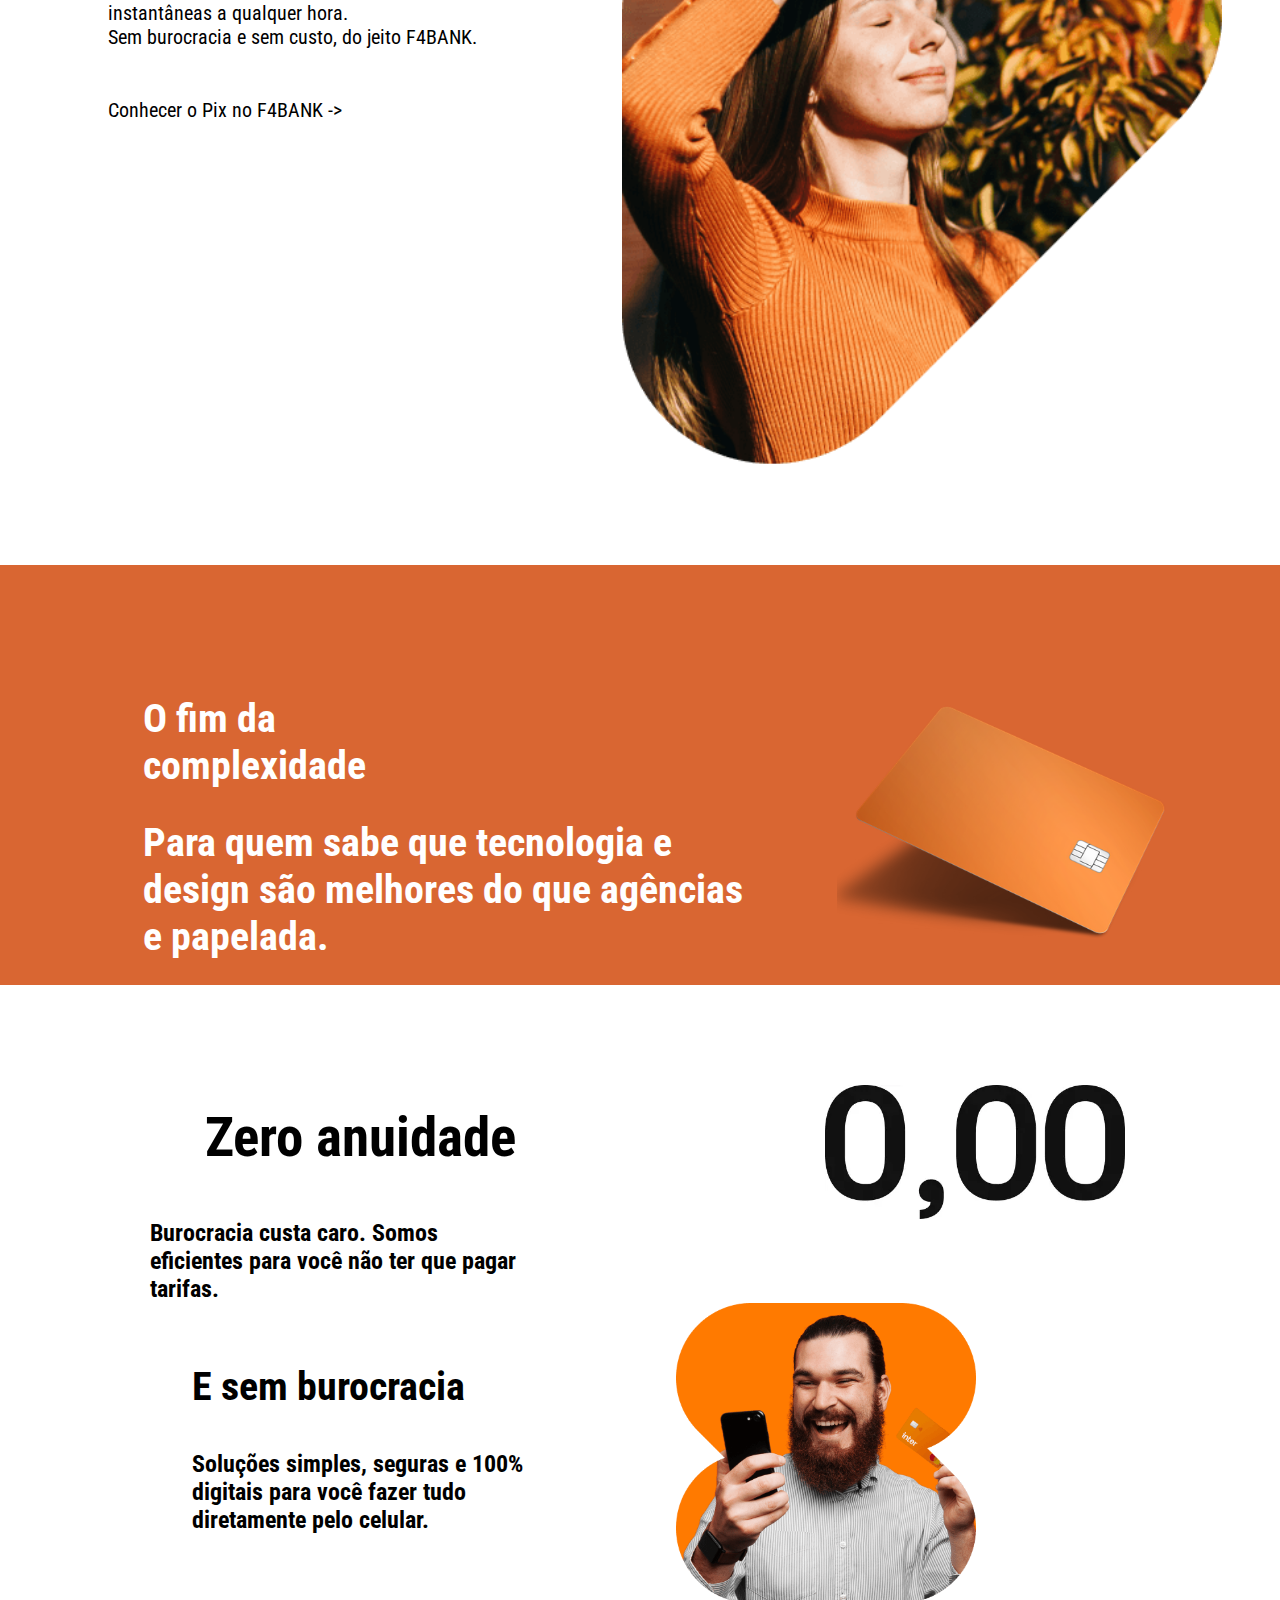
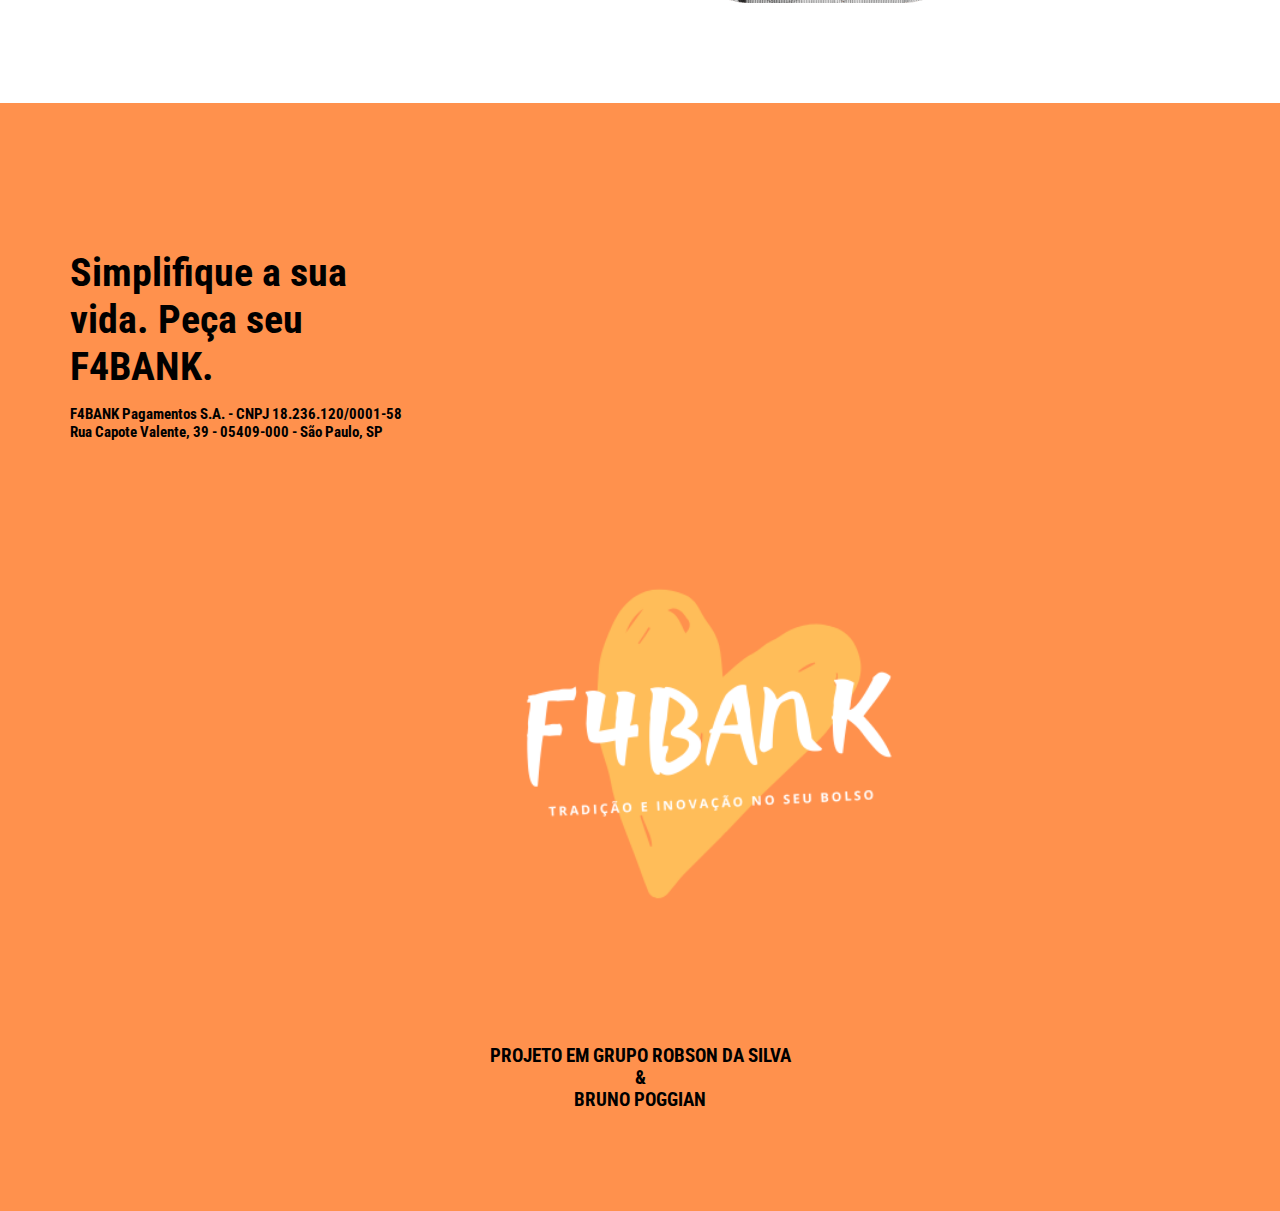
==== commit bafe4716: "adicionando responsivididade completa a página home" ====
--- a/index.html
+++ b/index.html
@@ -31,11 +31,11 @@
 
     <main>
         <div class="primeira-foto">
-
-            <div id="celular-inicio">
+<!-- 
+            <div id="celular-inicio"> -->
                 <!-- <img src="./imagens/celularxinter.png" alt=""> -->
-                <img src="./imagens/homeletra.png" alt="">
-            </div>
+                <!-- <img src="./imagens/homeletra.png" alt="">
+            </div> -->
             <!-- <div id="menina-v">
                 <img src="./imagens/menina.png" alt="">
             </div> -->
@@ -115,7 +115,7 @@
 
 
             </div>
-            <img id="burocracia-img" src="./imagens/pngtree-characters-in-orange-wear-masks-png-image_2183715.jpg"
+            <img id="burocracia-img" src="./imagens/cartao-sem-taxas-e-com-cashback.png"
                 alt="">
             <div>
             </div>
--- a/style.css
+++ b/style.css
@@ -398,7 +398,70 @@
     display: flex;
     }
 
-}
-    
-    
-
+    .anuidade {
+        margin-top: 100px;
+        display: flex;
+        justify-content: space-around;
+        margin-bottom: 0px;
+        max-width: 100vw;
+        
+    }
+    
+    .anuidade>h1 {
+       font-size: 30px;
+        margin-left: 15px; 
+        margin-bottom: 40px;
+        margin-top: 20px;
+    }
+    
+    
+    
+    .anuidade>img {
+        width: 140px;
+        margin-right: 15px;
+    }
+    
+    #anuidade-h2 {
+        margin: 0px 0px 0px 0px;
+        font-size: 8px;
+    }
+    
+    
+    #burocracia-img {
+        width: 150px;
+        height: 150px;
+        margin-right: 25px;
+        margin-top: 40px;
+    }
+    
+    #burocracia-id {
+        margin-left: 30px;
+    }
+    
+    .burocracia>h2 {
+        margin-left: 40px;
+        font-size: 12px;
+    }
+    
+    #burocracia-h1 {
+        font-size: 30px;
+        margin-top: 10px;
+        /* padding: 40px; */
+        margin-right: 20px;
+    }
+    
+    .container-burocracia {
+        display: flex;
+        justify-content: space-evenly;
+    }
+
+    .primeira-foto {
+        padding-bottom: 75vh;
+        background-repeat: no-repeat;
+        background-image: url(./imagens/presente.jpg);
+    }
+    
+}
+    
+    
+
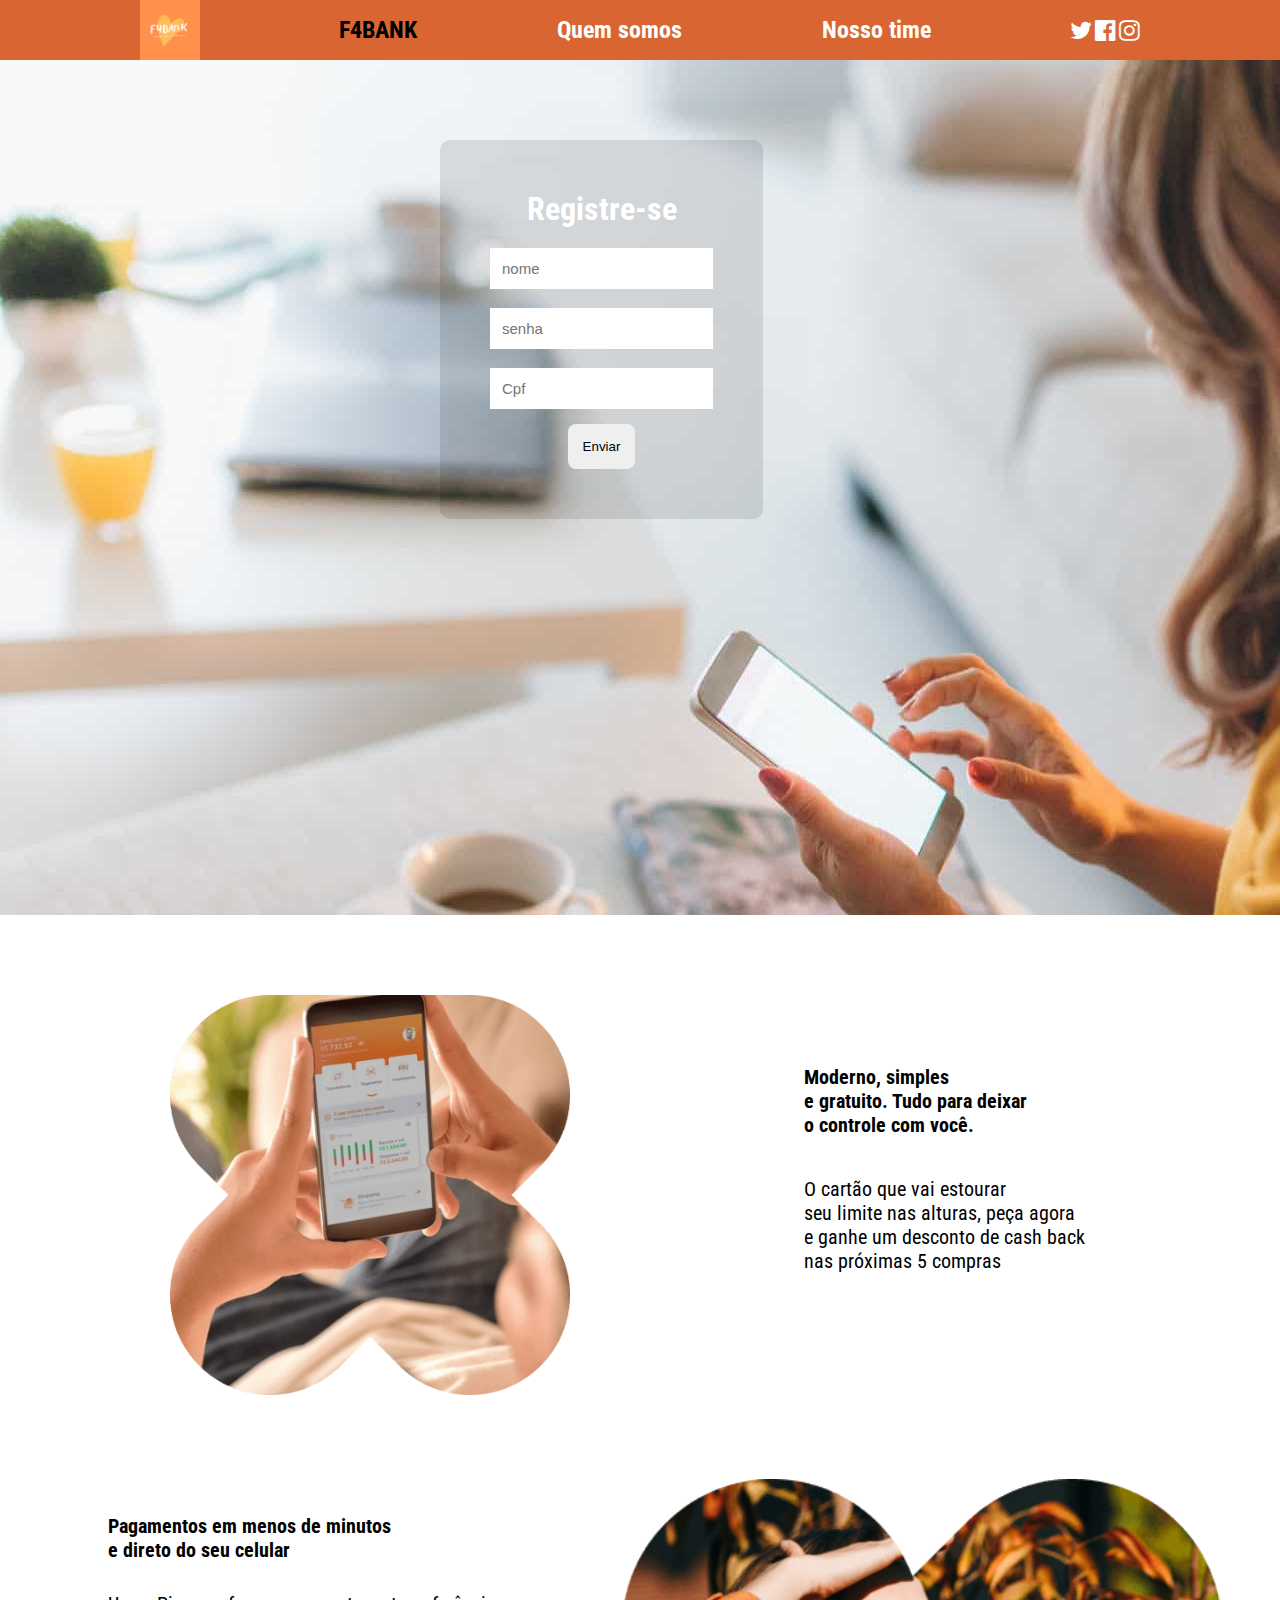
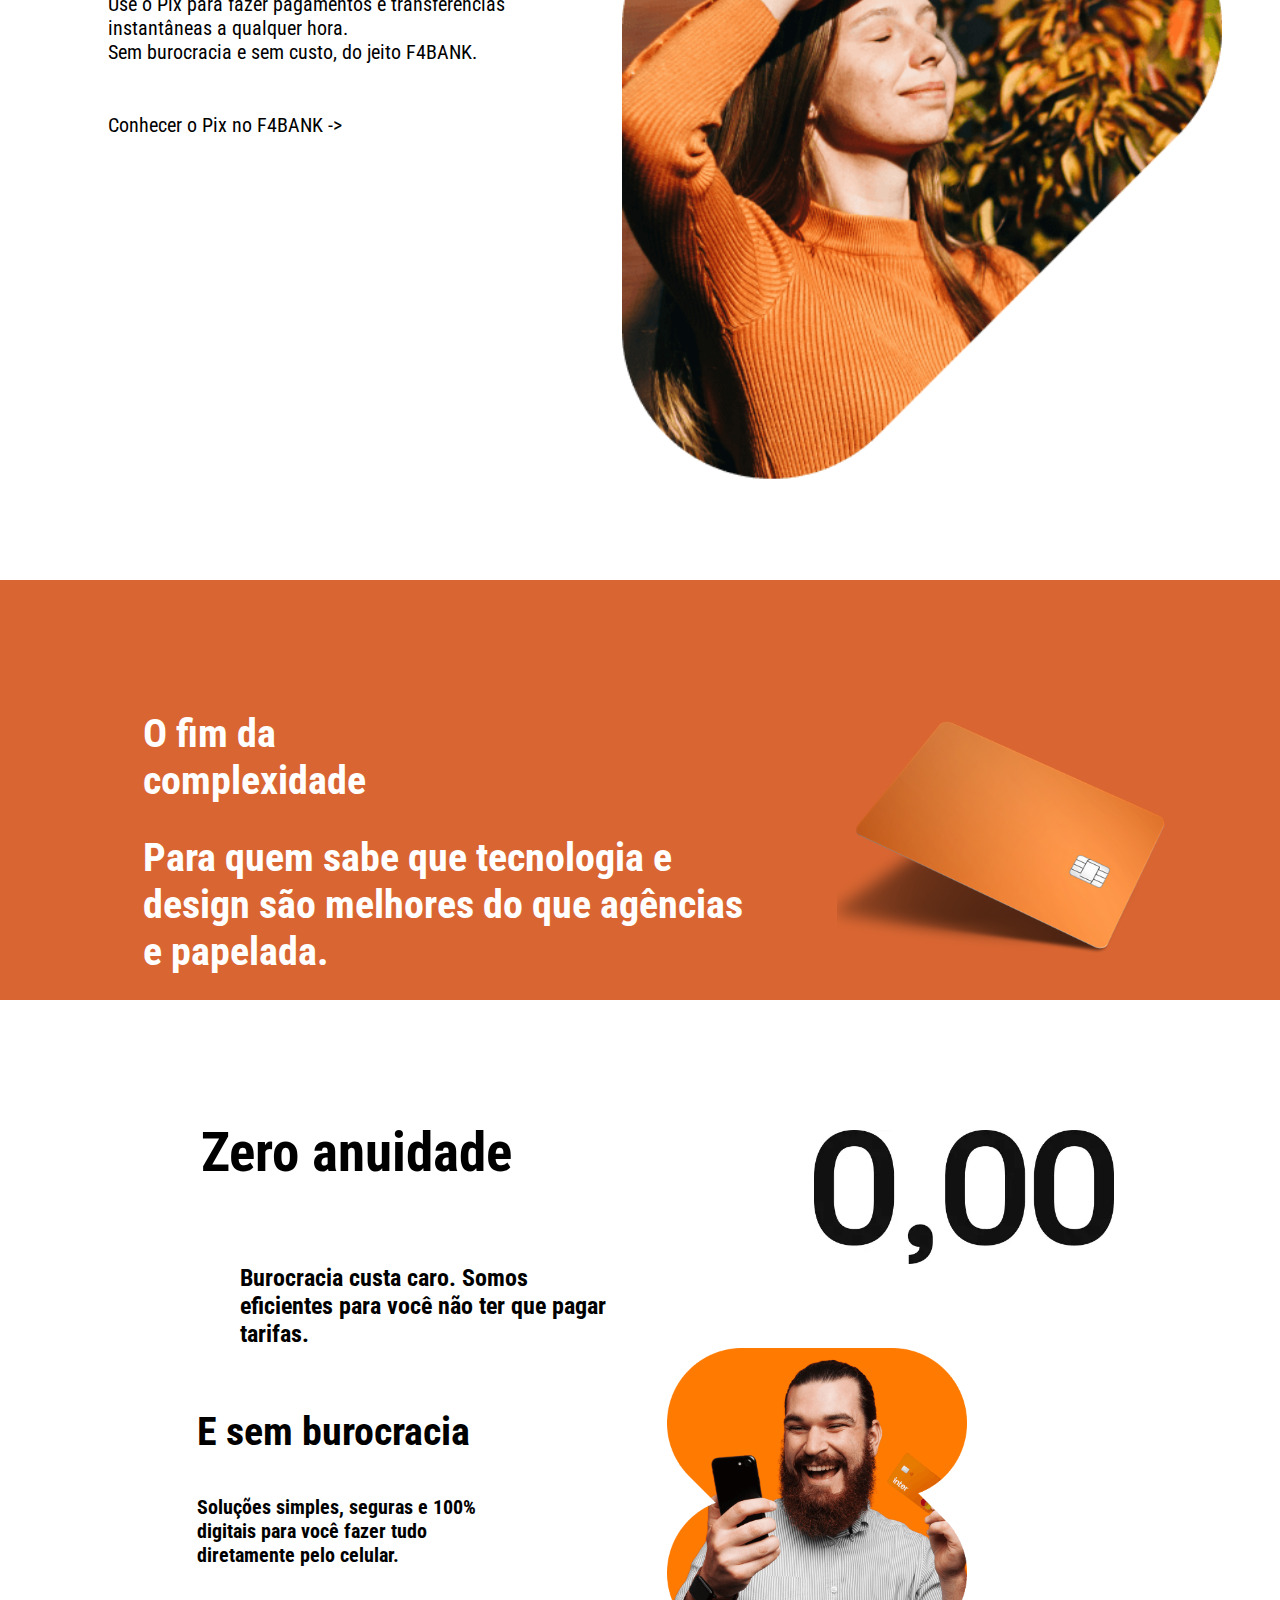
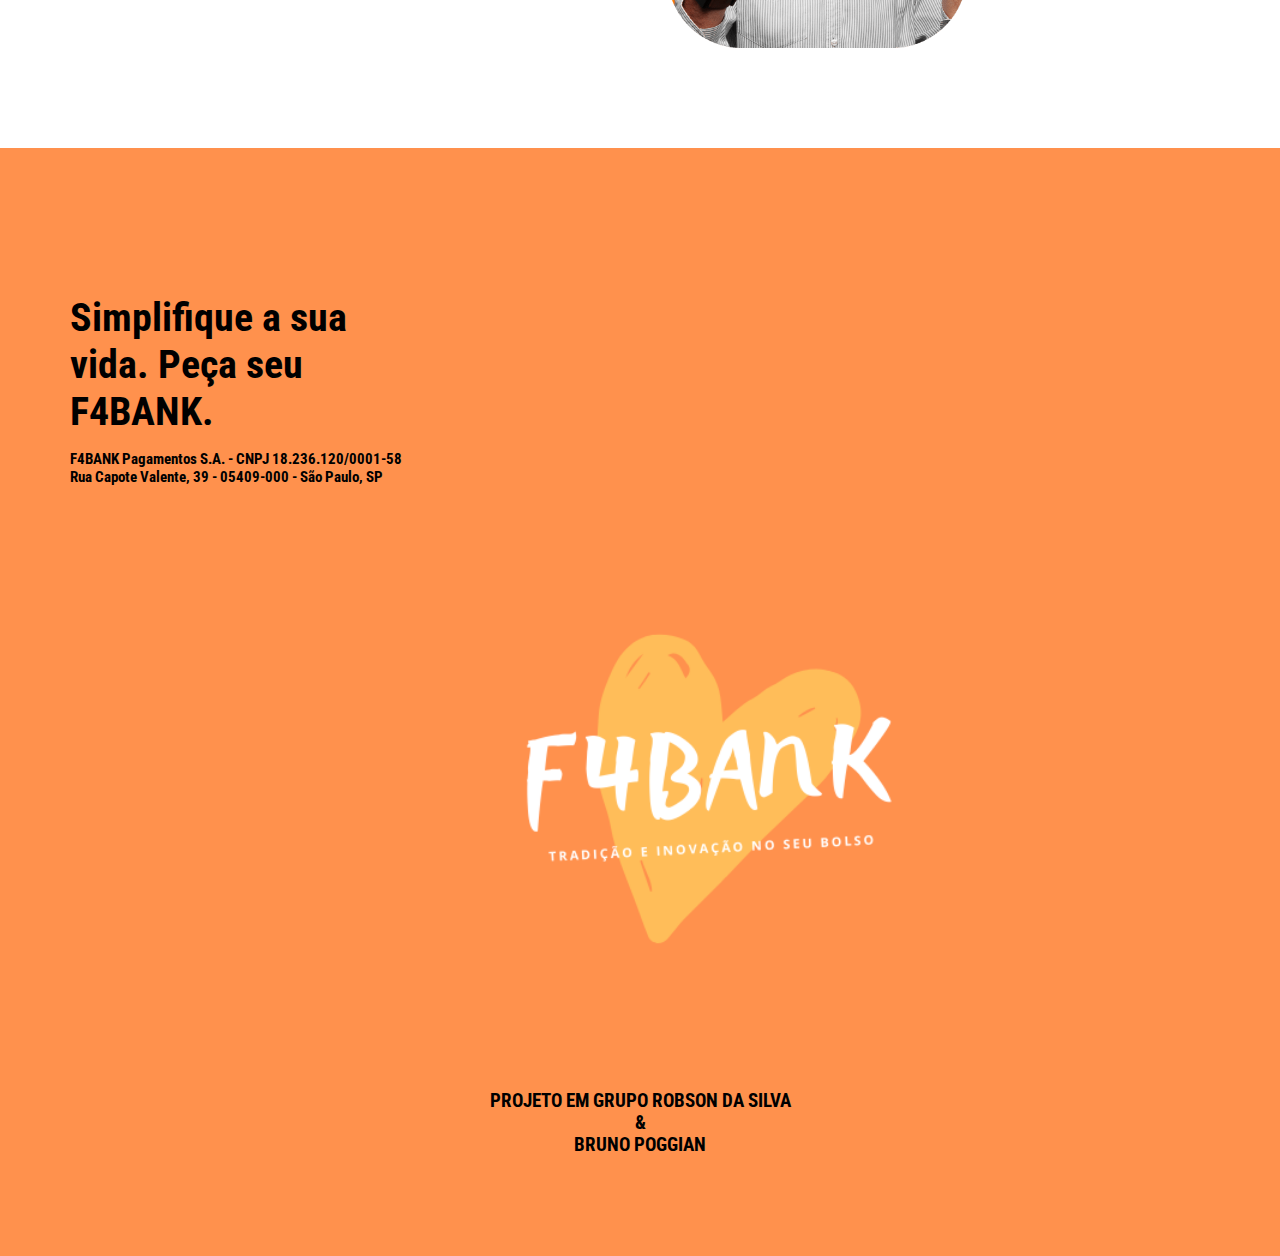
==== commit ddacfe35: "arrumando conflit" ====
--- a/index.html
+++ b/index.html
@@ -5,7 +5,7 @@
     <meta charset="UTF-8">
     <meta http-equiv="X-UA-Compatible" content="IE=edge">
     <meta name="viewport" content="width=device-width, initial-scale=1.0">
-    <link rel="stylesheet" href="style.css">
+    <link rel="stylesheet" href="stylee.css">
     <link href="https://maxcdn.bootstrapcdn.com/font-awesome/4.4.0/css/font-awesome.min.css" rel="stylesheet">
     <title>f4bank</title>
 </head>
--- a/stylee.css
+++ b/stylee.css
@@ -0,0 +1,516 @@
+@import url('https://fonts.googleapis.com/css2?family=Roboto+Condensed:ital,wght@1,300&display=swap');
+
+body {
+    font-family: 'Roboto Condensed', sans-serif;
+}
+
+* {
+    margin: 0px;
+    padding: 0px;
+    box-sizing: border-box;
+}
+
+
+/* HEADER */
+
+header {
+    background-color: #D96632;
+    font-size: 12px;
+    display: flex;
+    align-items: center;
+    justify-content: space-evenly;
+}
+
+a { 
+    text-decoration: none;
+    color: white;    
+}
+
+
+header img { 
+    width:60px;
+}
+
+/* MAIN  */
+
+.colaboradores {
+    border-radius: 100%;
+    width: 200px;
+    height: 200px;
+}
+
+/* main img {
+    width: 100vw;
+} */
+
+.primeira-foto {
+    padding-bottom: 95vh;
+    background-repeat: no-repeat;
+    background-image: url("./imagens/maosegurandocelularamarela.jpg");
+}
+
+#celular-inicio {
+   height: 1px;
+   padding-top: 20px;
+   margin-left: 550px;
+}
+
+.container-entrar {
+    text-align: center;
+    background-color: rgba(0, 0, 0, 0.1);
+    position: absolute;
+    margin: 80px 440px;
+    padding: 50px;
+    border-radius: 10px;
+    color: white;
+}
+
+.container-entrar>h1 {
+    margin-bottom: 20px;
+}
+
+input {
+    padding: 12px;
+    border: none;
+    outline: none;
+    font-size: 15px
+}
+
+#cpf {
+    display: flex;
+    flex-direction: column;
+}
+
+button {
+    border: none;
+    padding: 15px;
+    margin-top: 15px;
+    border-radius: 8px;
+}
+
+a:hover {
+    cursor: pointer;
+    color: #FD6008;
+}
+
+button:hover {
+    cursor: pointer;
+    background-color: #FD6008;
+}
+
+#celular {
+    width: 400px;
+    margin-top: 80px;
+    margin-left: 35px;
+}
+
+.container {
+    display: flex;
+}
+
+#sobre-cartao {
+    font-size: 10px;
+    max-width: 100vw;
+    margin-left: 100px;
+    margin-top: 150px;
+}
+
+#p-do-celular {
+    margin-top: 40px;
+    margin-left: 0px;
+    margin-right: 60px;
+}
+
+.container {
+    display: flex;
+    max-width: 100vw;
+    justify-content: center;
+    justify-content: space-evenly;
+}
+
+
+#session-celular img {
+    width: 600px;
+    margin-top: 80px;
+    display: flex; 
+    max-width: 50vw;  
+}
+
+#session-celular>div>h2 {
+    font-size: 20px;
+    margin-left: 50px;
+    margin-top: 115px;
+}
+
+#p-session-celular {
+    color: black;
+    margin-left: 50px;
+    margin-top: 30px;
+}
+
+#session-celular {
+    display: flex;
+    justify-content: space-around;
+}
+
+#session-celular {
+    width: 0px;
+    display: flex;
+    width: 100vw;
+}
+
+p {
+    color: black;
+    margin-left: 190px;
+    font-size: 20px;
+}
+
+.container-complexidade {
+    display: flex;
+    max-width: 100vw;
+    background-color: #D96632;
+    margin-top: 100px;
+    justify-content: space-evenly;    
+}
+
+.complexidade {
+    margin-top: 100px;
+    background-color: #D96632;
+}
+
+.complexidade>h2 {
+    padding-top: 30px;
+    font-size: 40px;
+    margin-left: 50px;
+    color: white;
+}
+
+
+#cartao-laranja {
+width: 350px;
+height: 320px;
+margin-top: 100px;
+background-color: #D96632;
+display: flex;
+}
+
+.anuidade {
+    margin-top: 100px;
+    display: flex;
+    justify-content: space-around;
+    margin-bottom: 0px;
+}
+
+.anuidade>h1 {
+    font-size: 55px;
+    margin-left: 50px;
+    margin-bottom: 40px;
+    margin-top: 20px;
+}
+
+
+
+.anuidade>img {
+    width: 300px;
+}
+
+#anuidade-h2 {
+    margin-left: 120px;
+}
+
+
+#burocracia-img {
+    width: 300px
+}
+
+#burocracia-id {
+    margin-left: 30px;
+}
+
+.burocracia>h2 {
+    margin-left: 40px;
+}
+
+#burocracia-h1 {
+    font-size: 40px;
+    margin-top: 20px;
+    padding: 40px;
+}
+
+.container-burocracia {
+    display: flex;
+    justify-content: space-evenly;
+}
+
+/* FOOTER */
+
+footer {
+    background-color: #FF914D;
+    padding-bottom: 100vh;
+    width: 100vw;
+    padding: 70px;
+    padding-bottom: 0px;
+    margin-top: 100px; 
+    max-width: 100vw;
+}
+
+#footer {
+    font-size: 40px;
+}
+
+#footer-h2 {
+    font-size: 15px;
+    margin-top: 15px;
+}
+
+/* #cartao-laranja {
+    margin-left: 350px;
+    margin-bottom: 50px;
+    max-width: 100vw;
+} */
+
+
+div>h3 {
+    text-align: center;
+    padding-bottom: 100px;
+}
+
+#logo-f4bank {
+    width: 600px;
+    margin-left: 350px;
+    max-width: 100vw;
+}
+
+/* _______________________________________________________________________________ */
+
+/* MEDIA DEVICES */
+
+@media screen and (min-device-width : 320px) and (max-device-width : 480px) {
+    
+    header {
+        background-color: #D96632;
+        font-size: 6px;
+        display: flex;
+        align-items: center;
+        justify-content: space-evenly;
+    }
+
+    .primeira-foto {
+        padding-bottom: 80vh;
+        background-repeat: no-repeat;
+        background-image: linear-gradient(45deg, #d25209, #F7CA89);
+    }
+    
+    .container-entrar {
+        text-align: center;
+        background-color: rgba(0, 0, 0, 0.1);
+        padding: 20px;
+        border-radius: 20px;
+        margin-left: 40px;
+        color: white;
+        /* margin-left: 48px; */
+
+    }
+
+    input {
+        padding: px;
+        border-radius: 8px;
+        outline: none;
+        font-size: 15px
+    }
+
+    #celular {
+        width: 130px;
+        margin-top:85px;
+        margin-left: 20px;
+    }
+
+    /* .container {
+        display: flex;
+        max-width: 100vw;
+        justify-content: center;
+        justify-content: space-evenly;
+    } */
+
+    #sobre-cartao {
+        font-size: 8px;
+        max-width: 100vw;
+        margin-left: 12px;
+        margin-top: 90px;
+    }
+    
+    #p-do-celular {
+        font-size: 10px;
+        margin-top: 10px;
+        margin-left: 0px;
+        margin-right: 60px;
+    }
+
+    #session-celular img {
+        width: 130px;
+        margin-top: 85px;
+        display: flex; 
+        max-width: 50vw;  
+    }
+    
+    #session-celular>div>h2 {
+        font-size: 14px;
+        margin-left: 25px;
+        margin-top: 100px;
+    }
+    
+    #p-session-celular {
+        color: black;
+        margin-left: 25px;
+        margin-top: 10px;
+        font-size: 10px;
+    }
+    
+    #session-celular {
+        display: flex;
+        justify-content: space-around;
+    }
+    
+    #session-celular {
+        width: 0px;
+        display: flex;
+        width: 100vw;
+    }
+
+    .container-complexidade {
+        display: flex;
+        max-width: 100vw;
+        background-color: #D96632;
+        margin-top: 100px;
+        justify-content: space-evenly;    
+    }
+
+    .complexidade {
+        margin-top: 100px;
+        background-color: #D96632;
+    }
+
+    .complexidade>h2 {
+        font-size: 100px;
+        padding-top: 30px;
+        font-size: 8px;
+        margin-left: 50px;
+        color: white;
+}
+
+#cartao-laranja {
+    width: 130px;
+    height: 130px;
+    margin-top: 100px;
+    background-color: #D96632;
+    display: flex;
+    }
+
+    .anuidade {
+        margin-top: 100px;
+        display: flex;
+        justify-content: space-around;
+        margin-bottom: 0px;
+        max-width: 100vw;
+        
+    }
+    
+    .anuidade>h1 {
+       font-size: 30px;
+        margin-left: 15px; 
+        margin-bottom: 40px;
+        margin-top: 20px;
+    }
+    
+    
+    
+    .anuidade>img {
+        width: 140px;
+        margin-right: 15px;
+    }
+    
+    #anuidade-h2 {
+        margin: 0px 0px 0px 0px;
+        font-size: 8px;
+    }
+    
+    
+    #burocracia-img {
+        width: 150px;
+        height: 150px;
+        margin-right: 25px;
+        margin-top: 40px;
+    }
+  
+    .burocracia>h2 {
+        margin-left: 40px;
+        font-size: 12px;
+    }
+    
+    #burocracia-h1 {
+        font-size: 30px;
+        margin-top: 10px;
+        /* padding: 40px; */
+        margin-right: 20px;
+    }
+    
+    .container-burocracia {
+        display: flex;
+        justify-content: space-evenly;
+    }
+
+    .primeira-foto {
+        padding-bottom: 75vh;
+        background-repeat: no-repeat;
+        background-image: url(./imagens/presente.jpg);
+    }
+
+    #logo-f4bank {
+        width: 400px;
+        margin-left: -70px;
+        /* max-width: 100vw; */
+        
+    }
+    
+}
+
+@media screen and (min-device-width : 1200px) {
+    /* computadores */
+
+    .burocracia>h2 {
+        margin-left: 40px;
+        font-size: 20px;
+    }
+
+    #burocracia-id {
+        margin-left: 120px;
+        margin-top: 0px;
+        font-size: 24px;
+    }
+
+    .container-burocracia {
+        display: flex;
+    }
+
+    #burocracia-img {
+        width: 300px;
+        height: 300px;
+        margin-right: 0px;
+        margin-top: 0px;
+    }
+
+    .anuidade>img {
+        width: 300px;
+        margin-top: 30px;
+        margin-right: 15px;
+    }
+
+    h2 {
+        font-size: ;
+    }
+
+    
+    }
+    
+    
+
